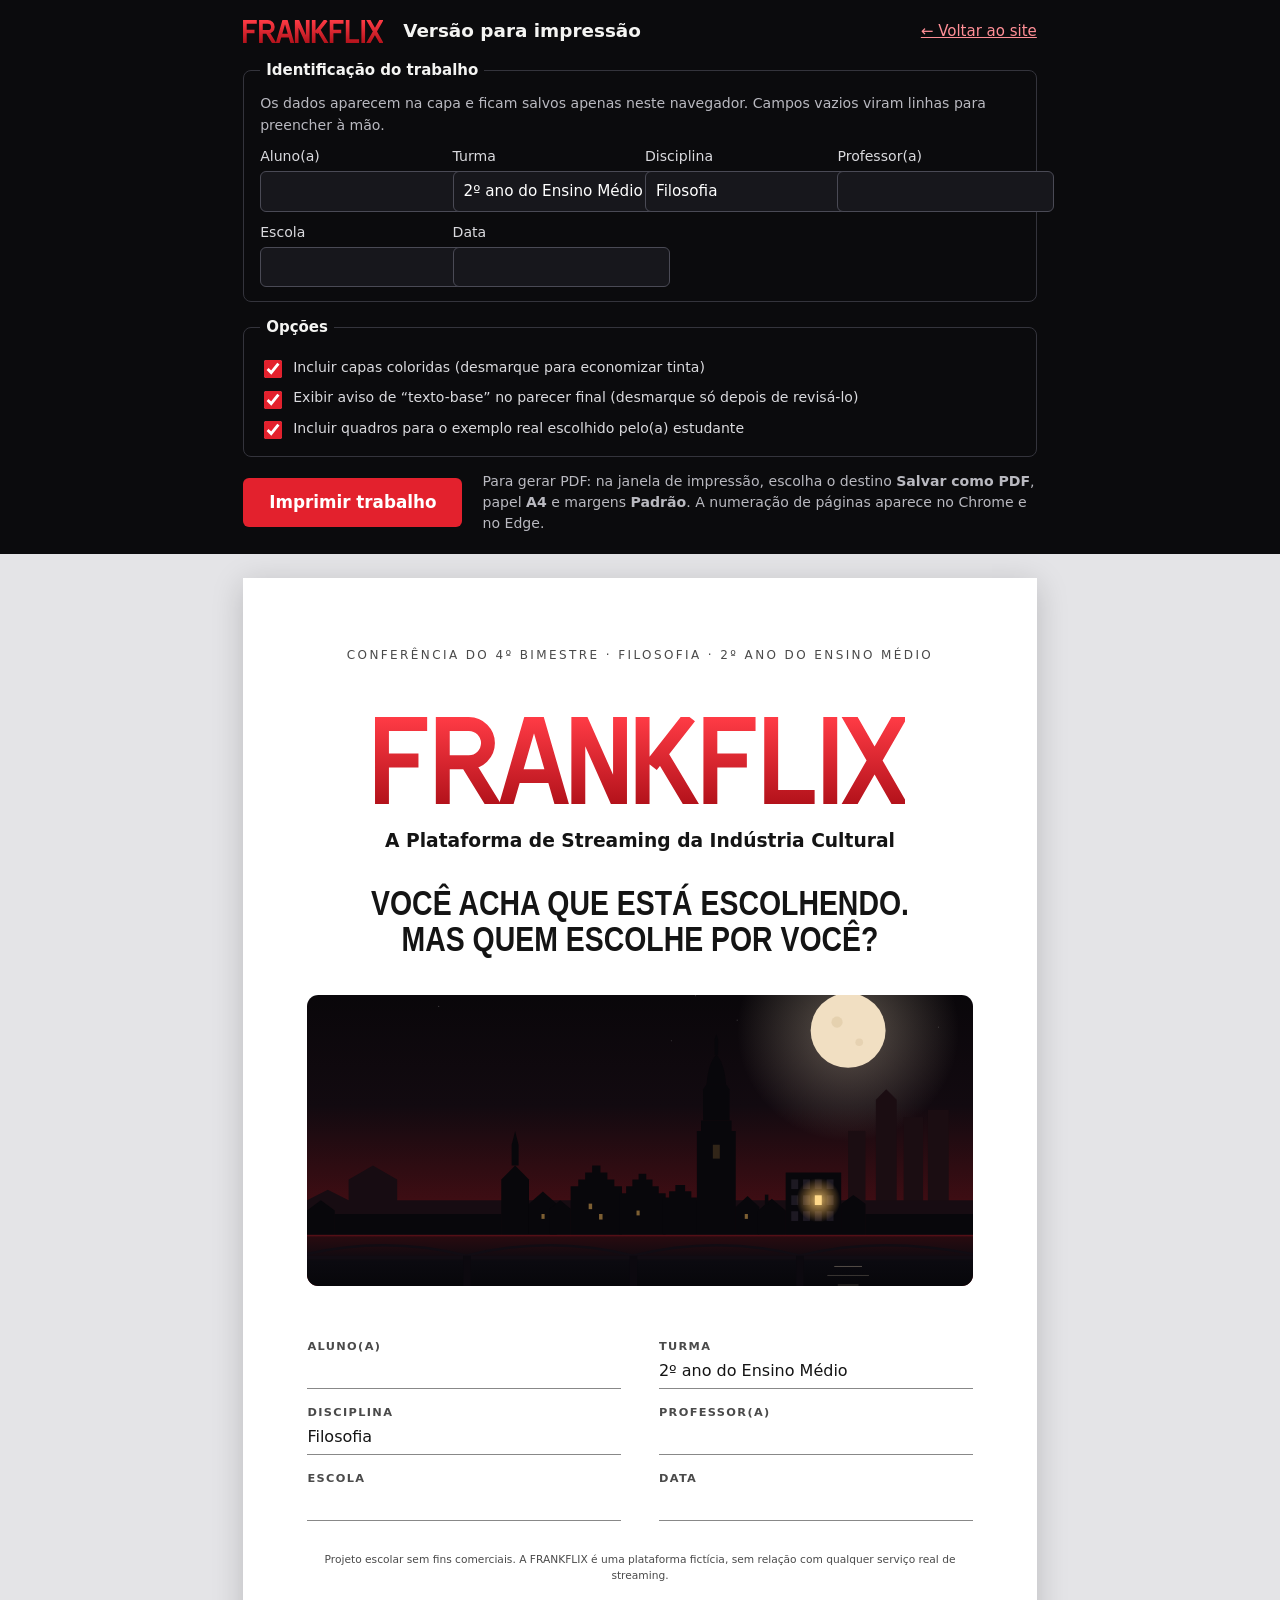
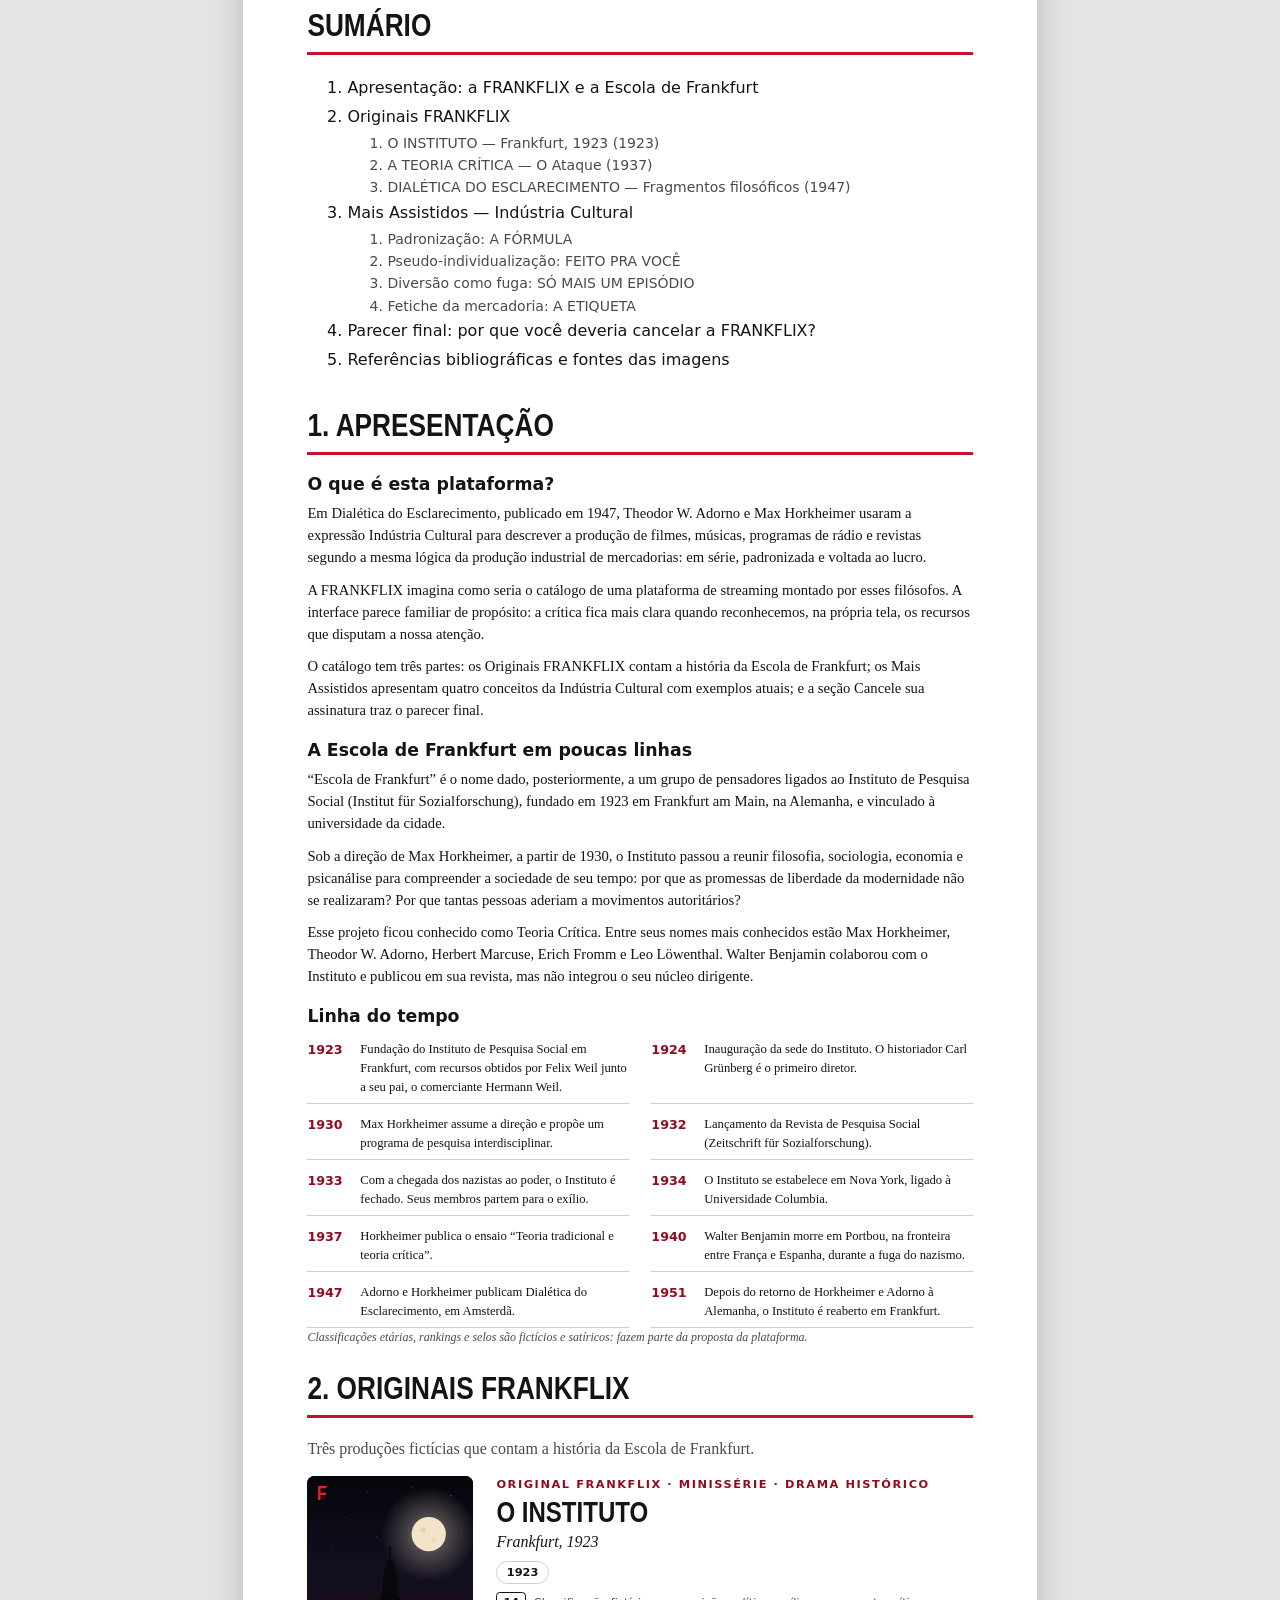
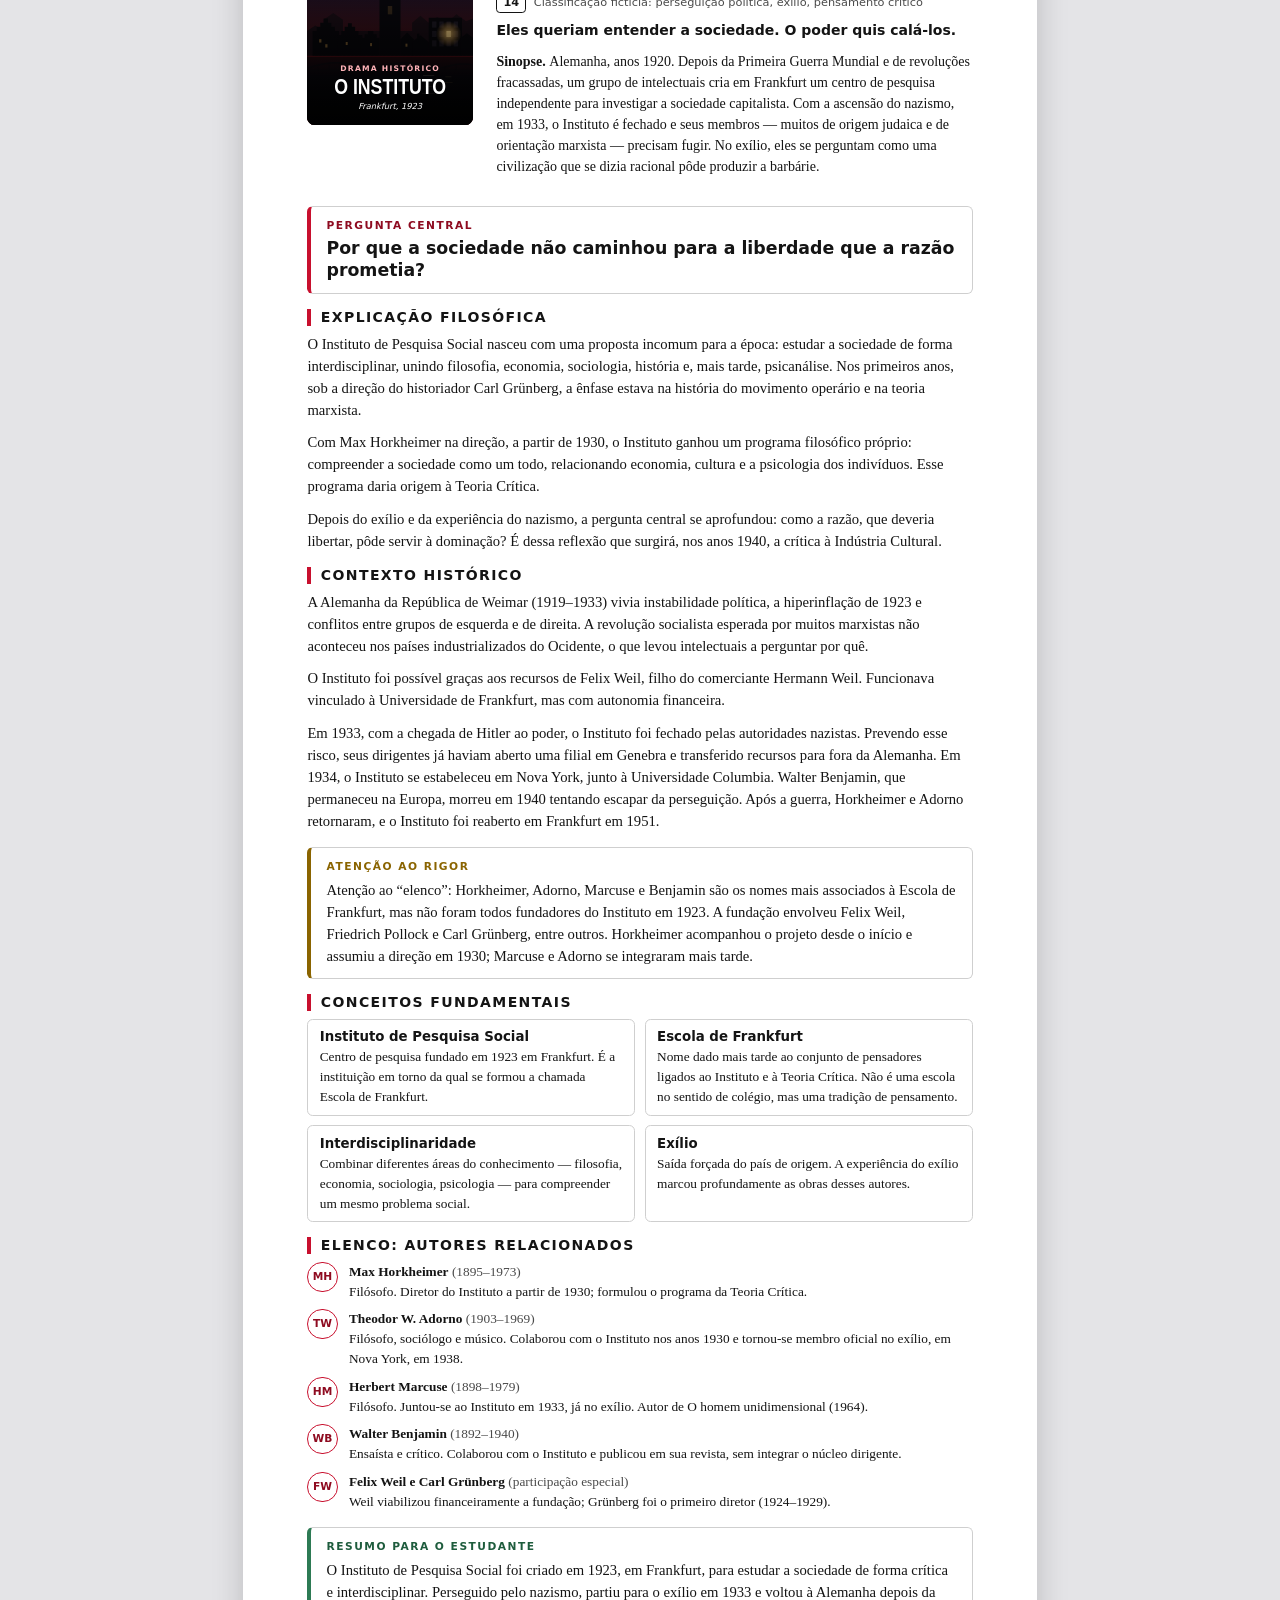
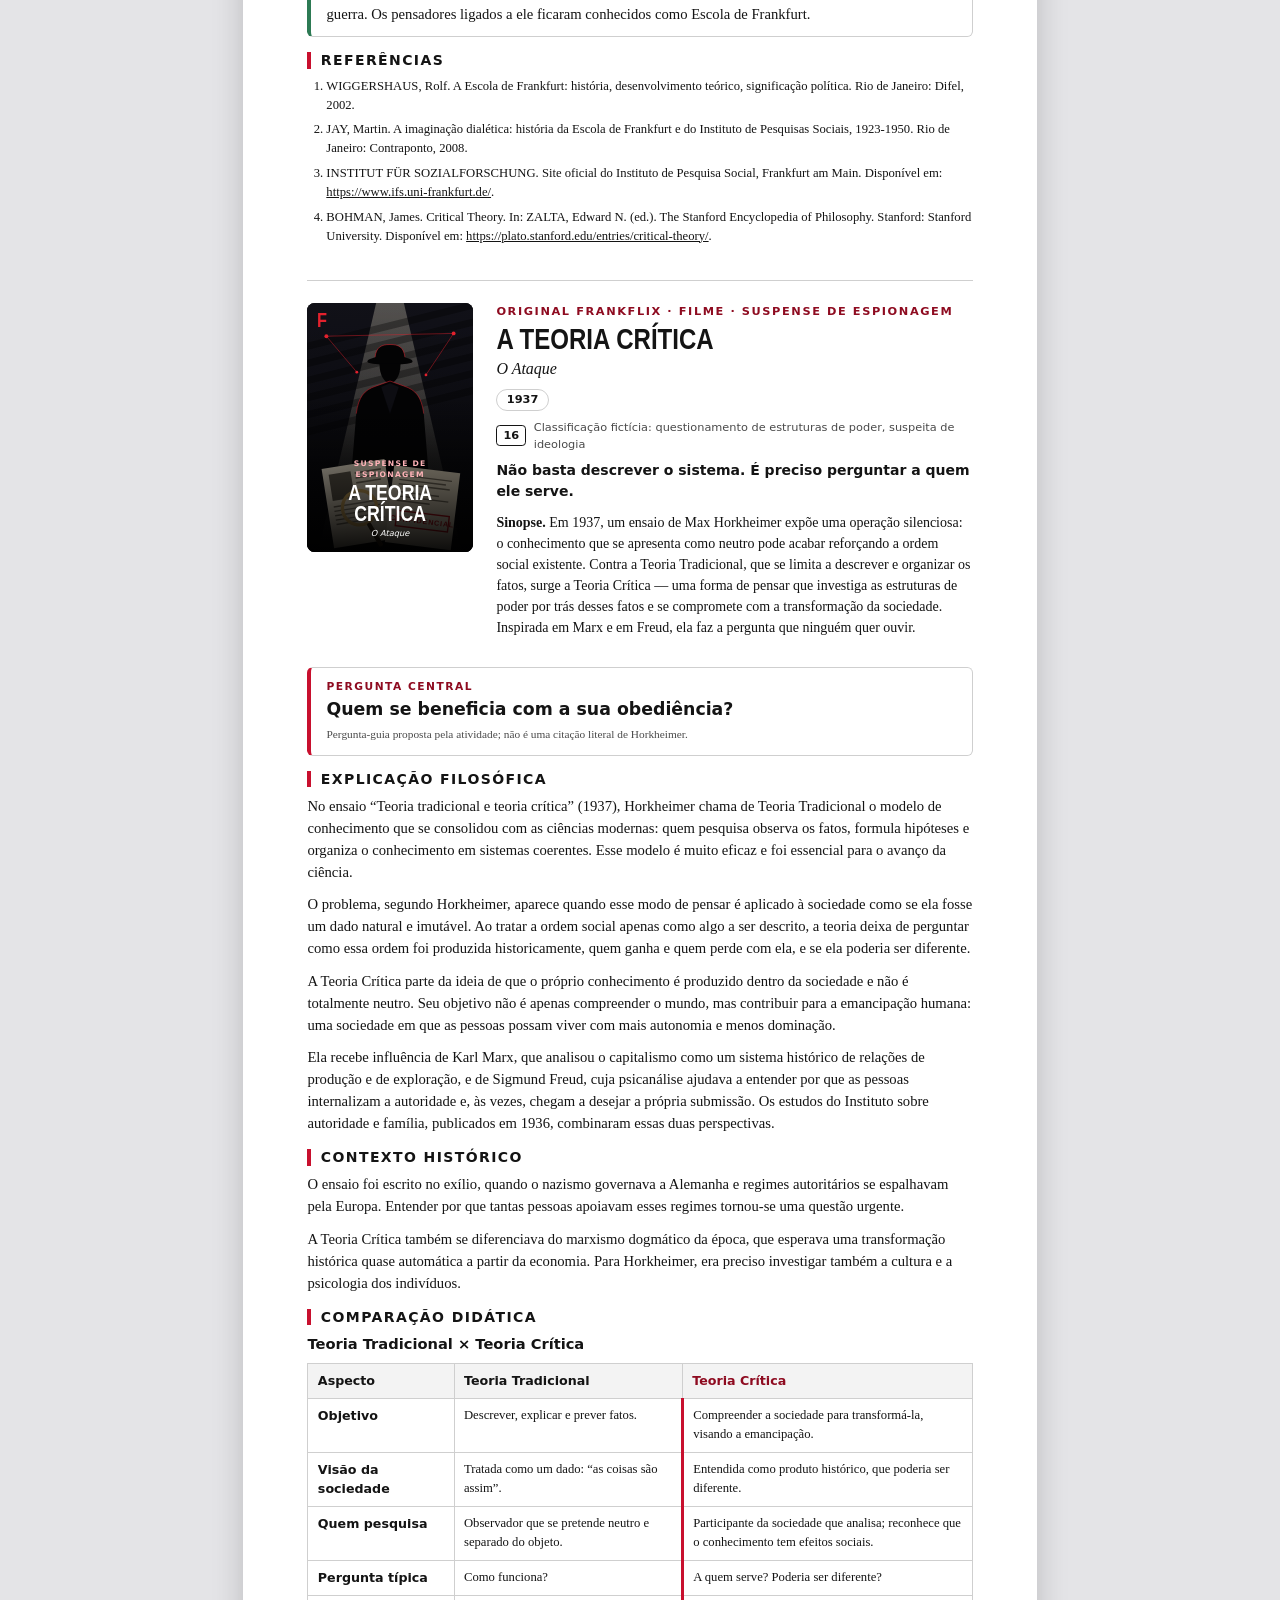
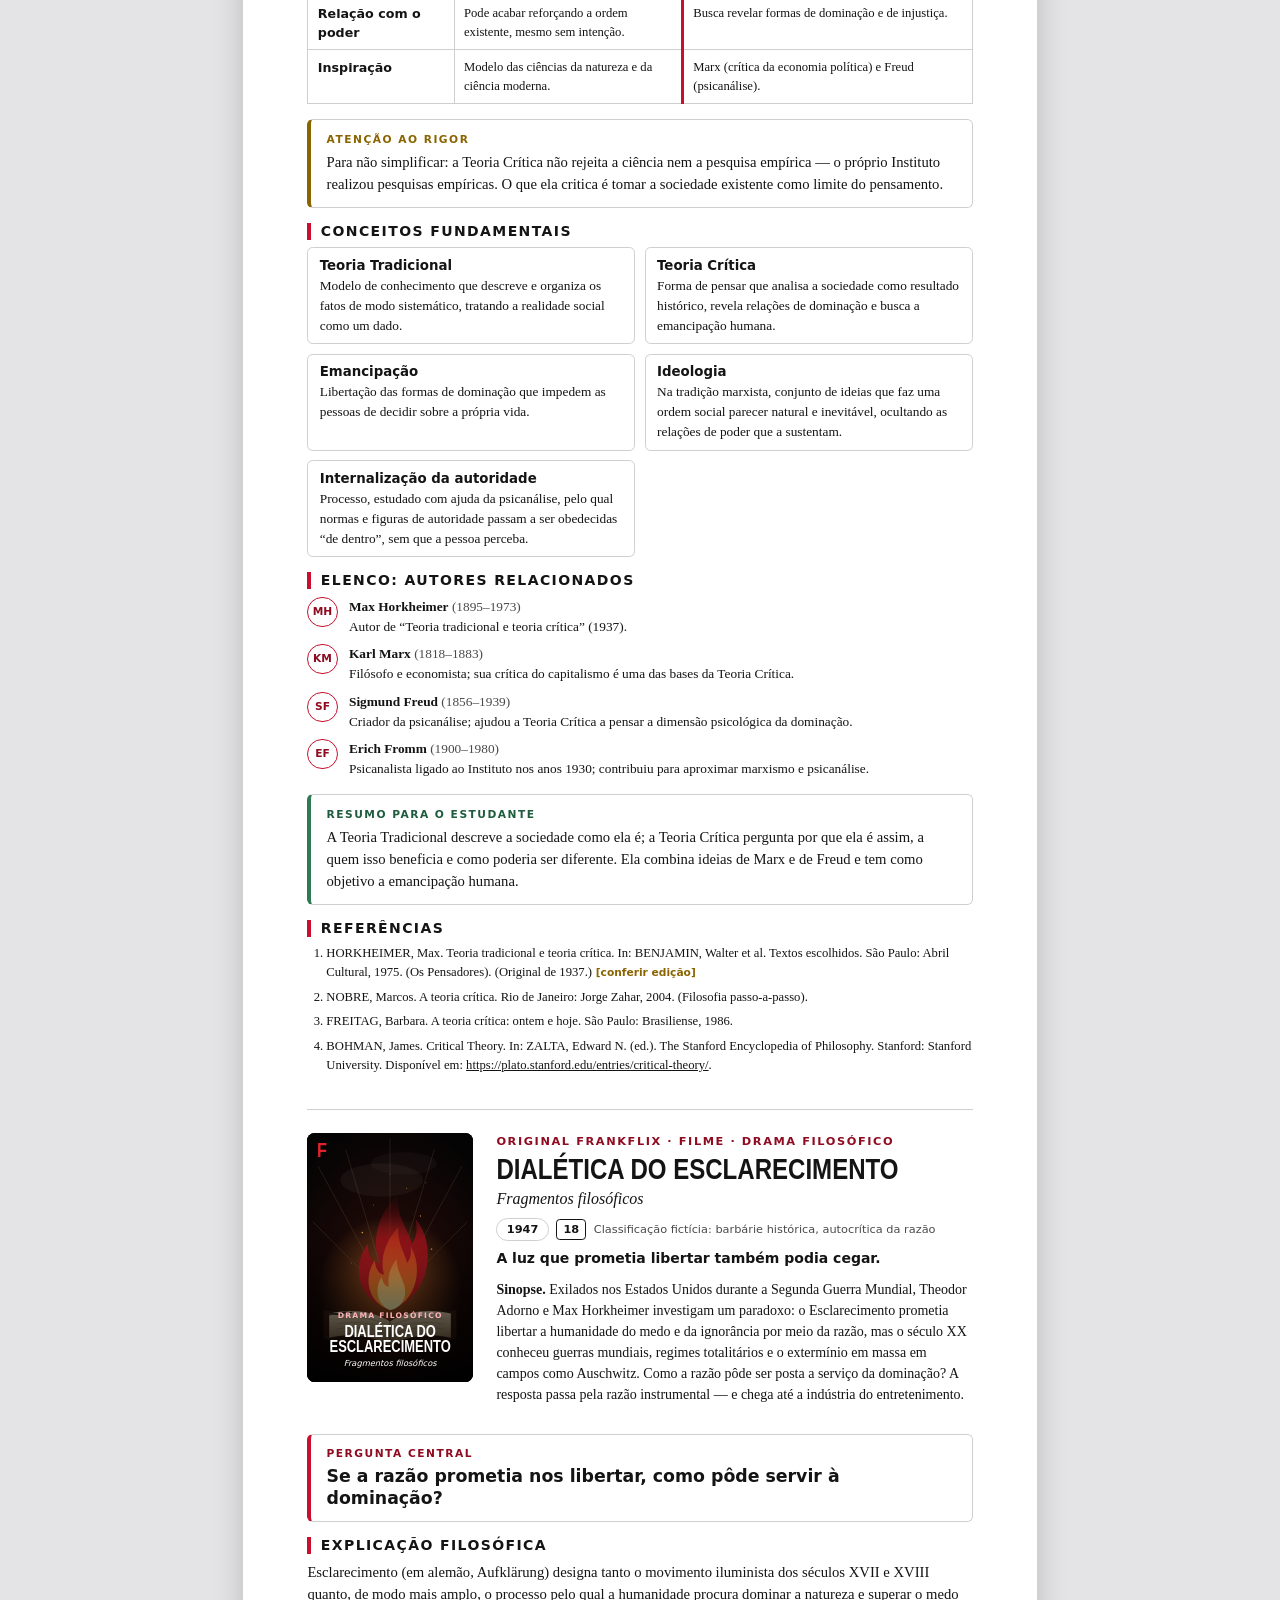
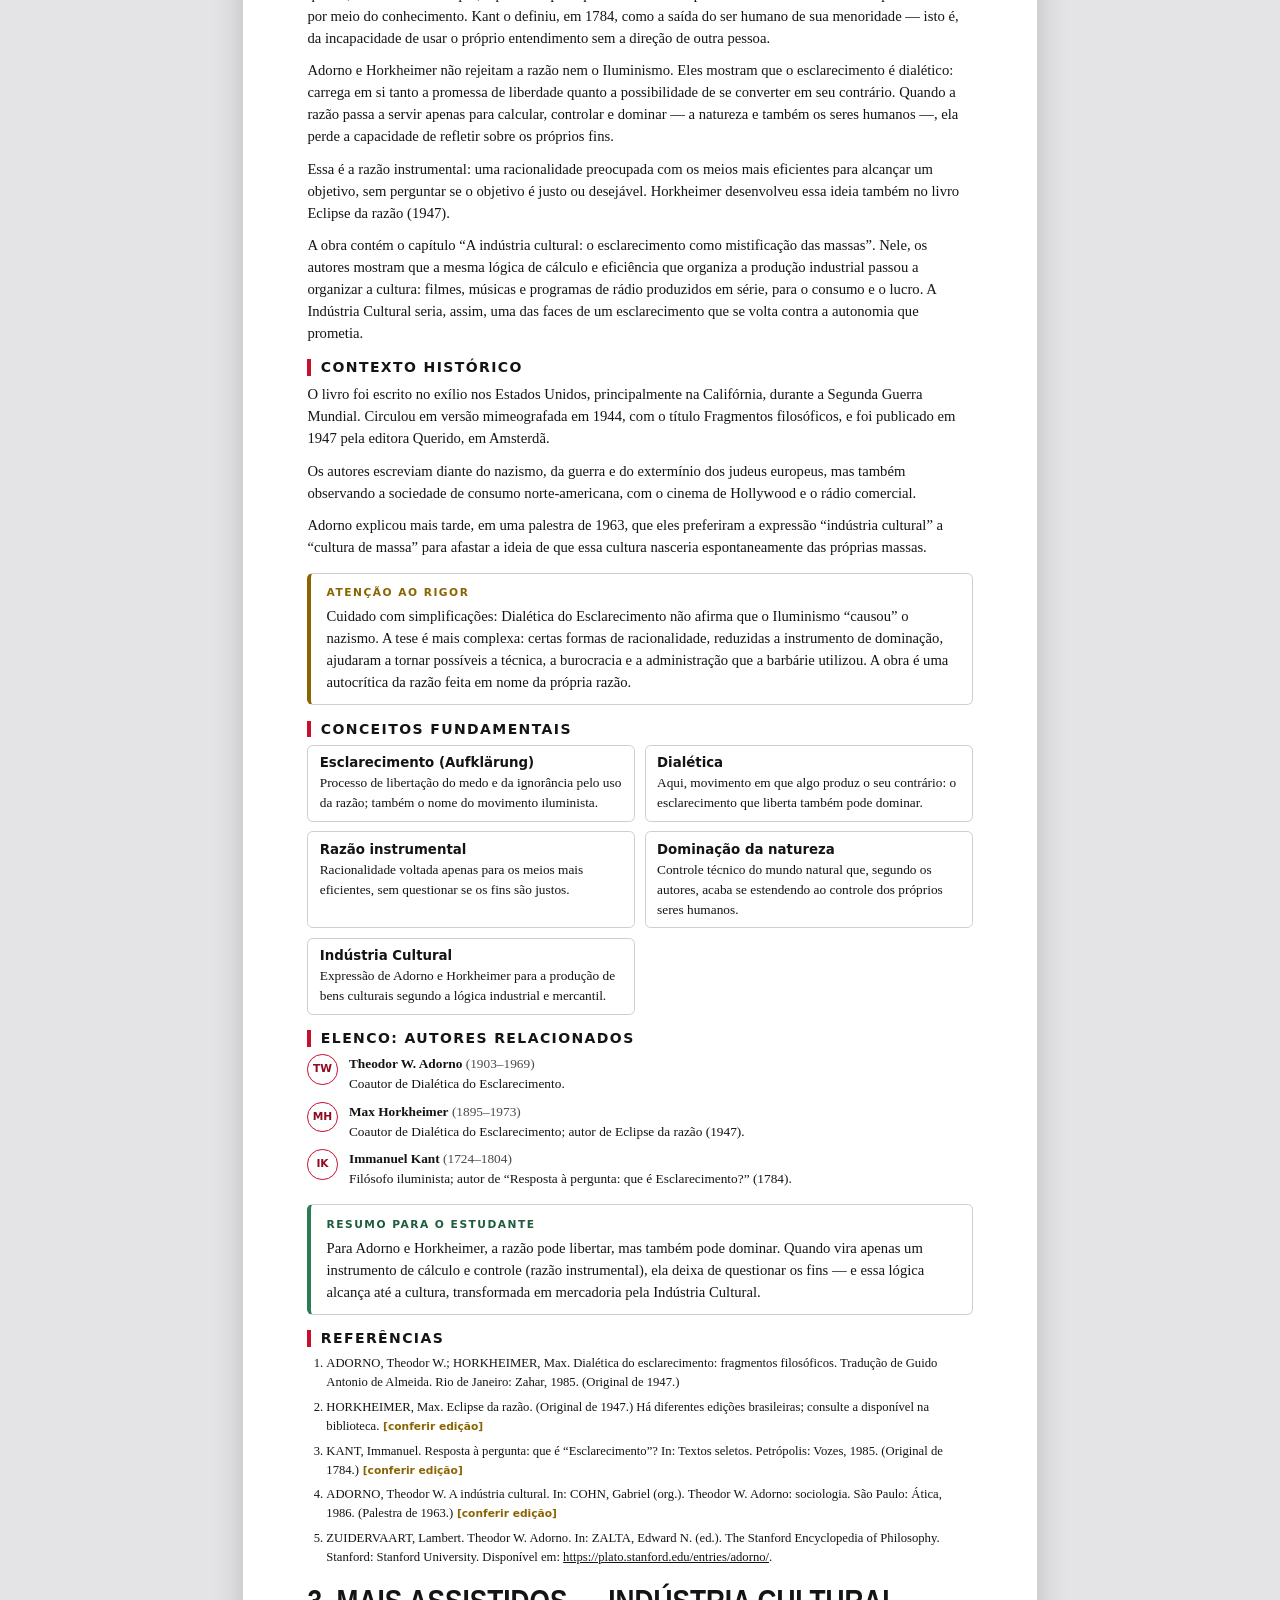
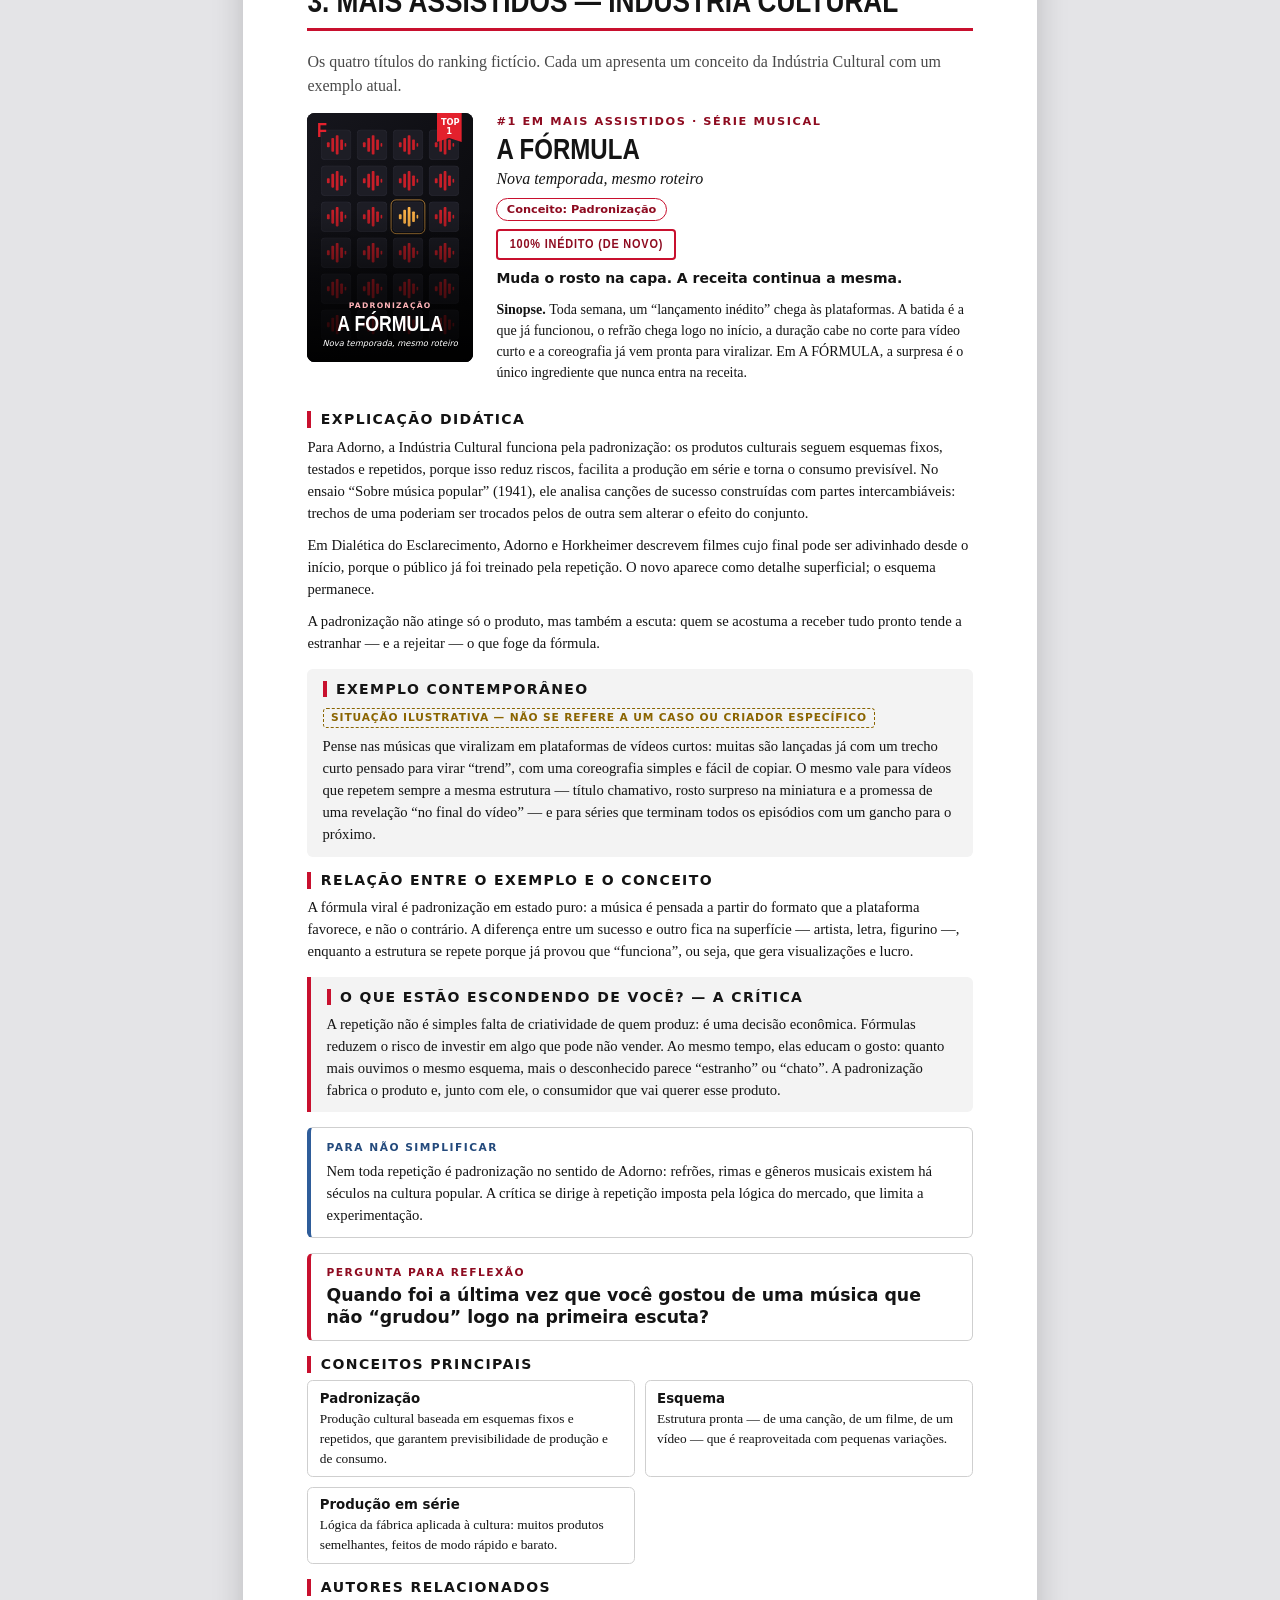
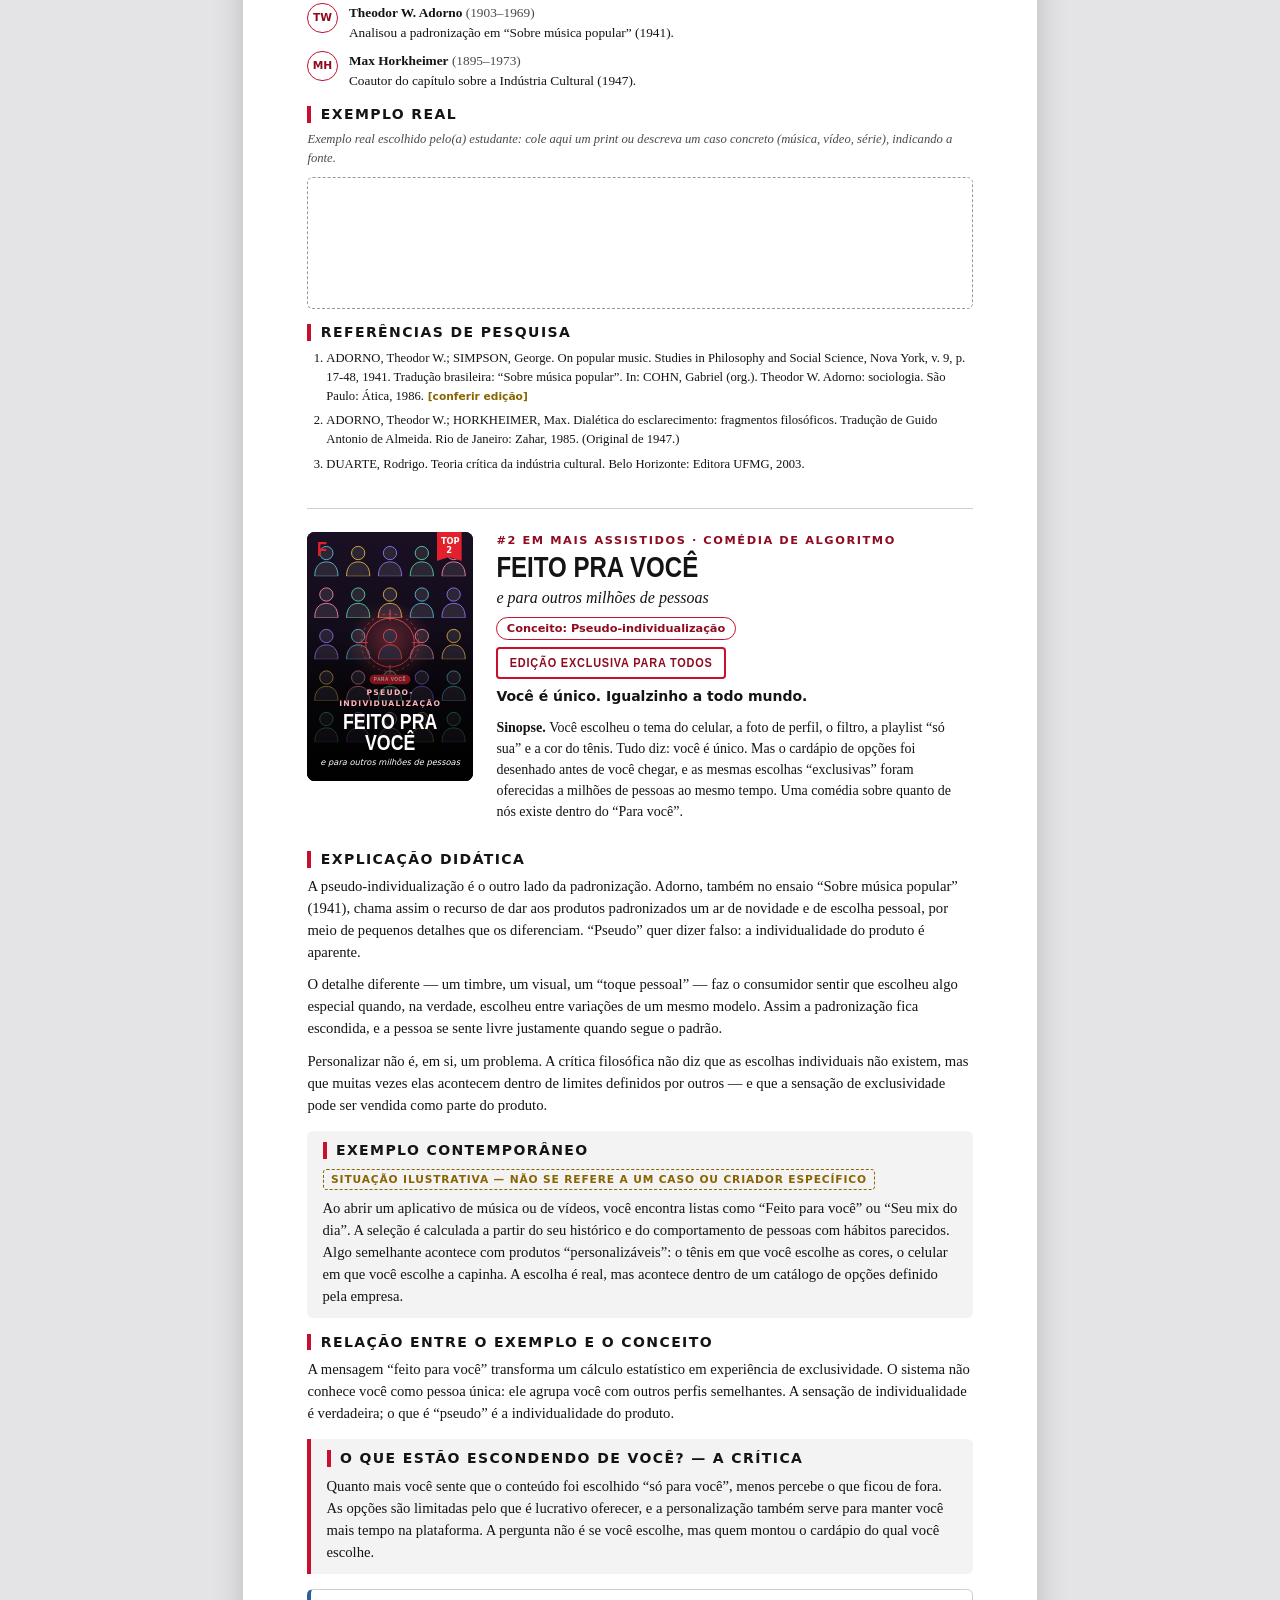
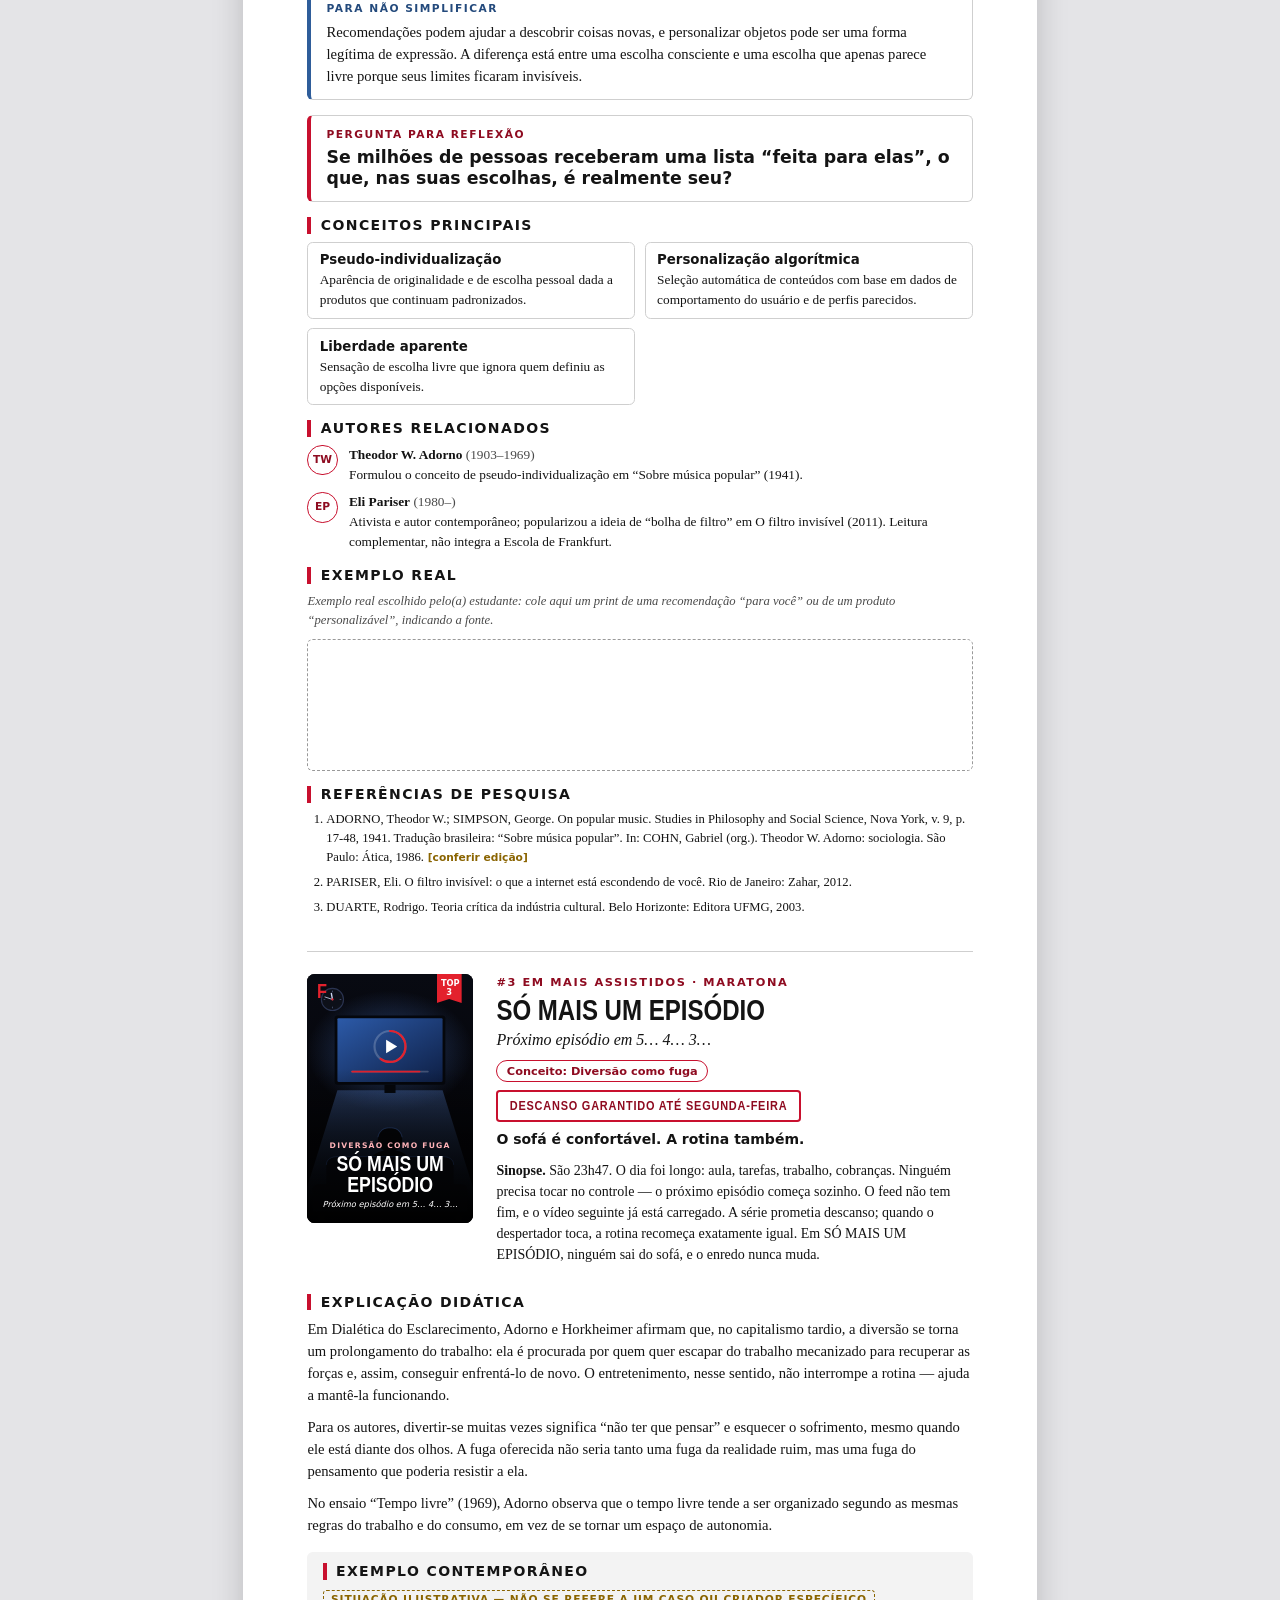
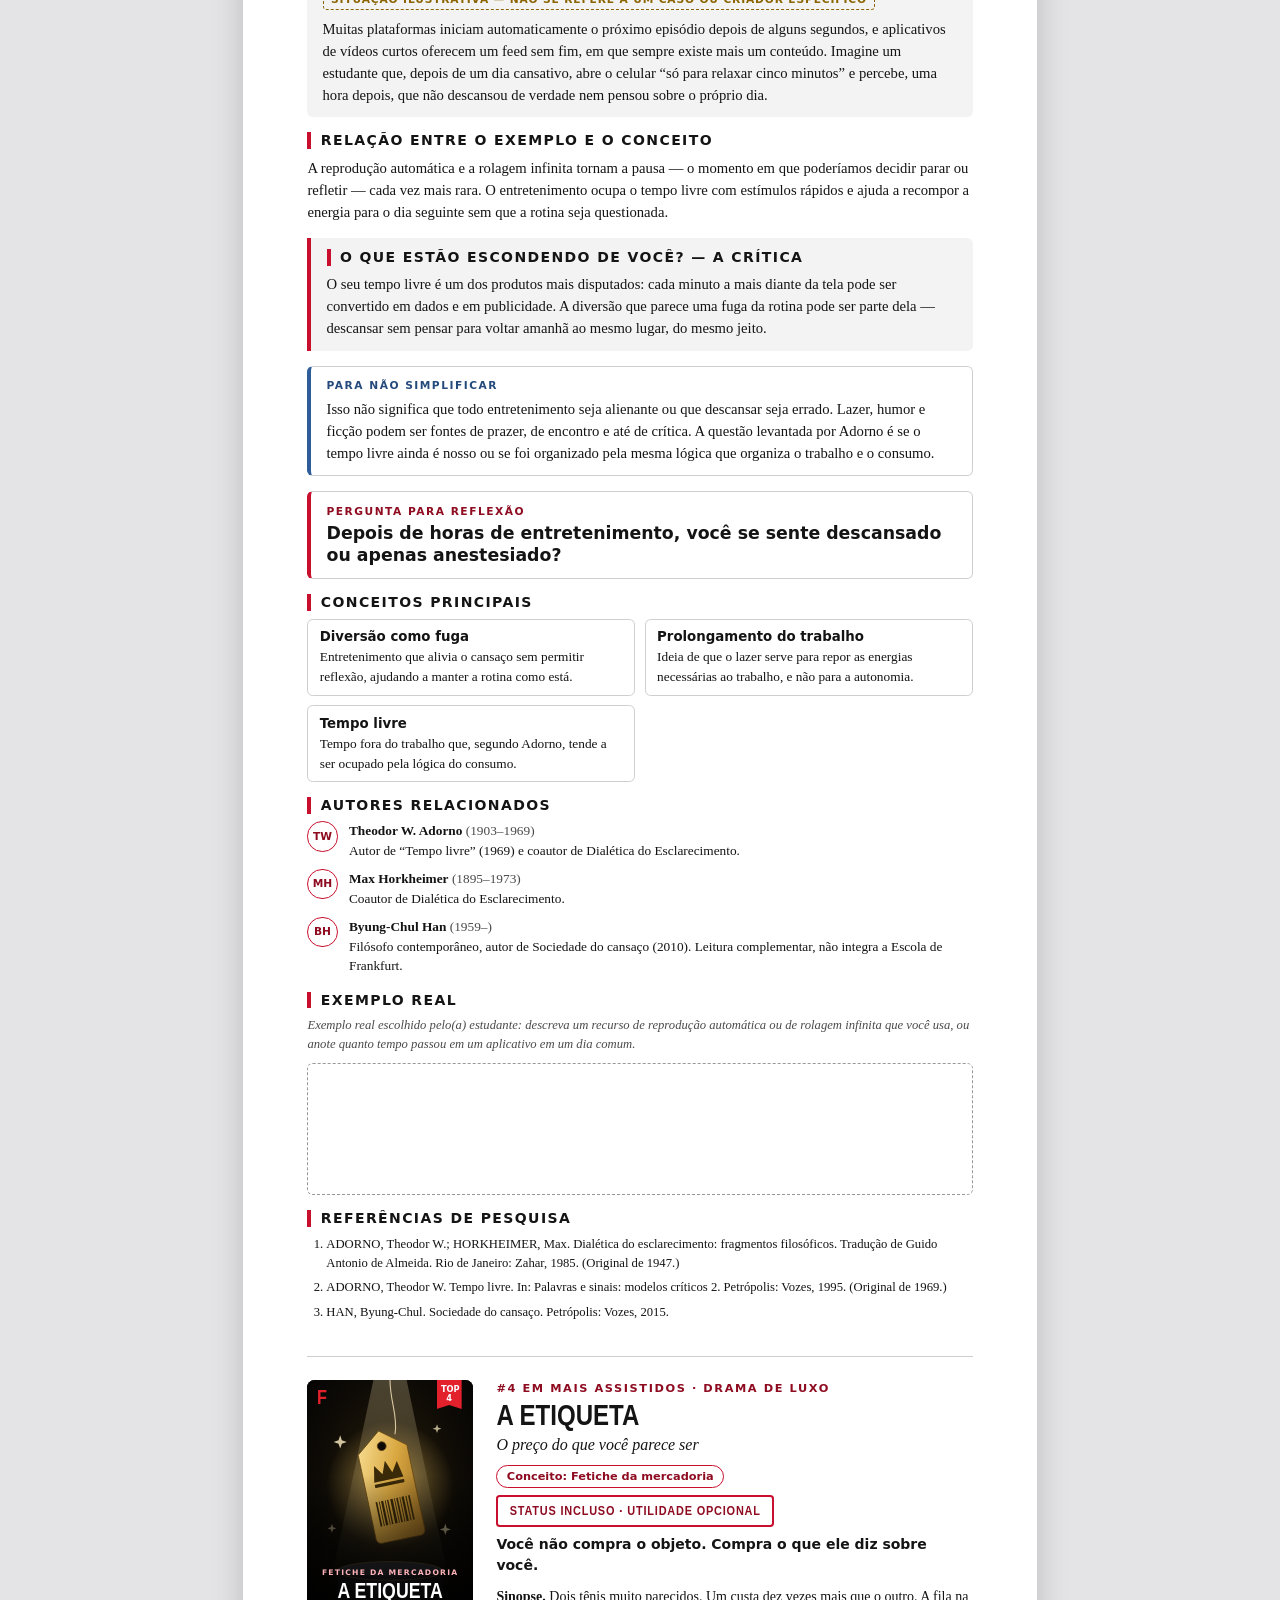
==== print.html @ fb7651ad "Implementa a plataforma FRANKFLIX Site estático (HTML, CSS, JS ES6+ e JSON) para a conferência de Fi" ====
<!doctype html>
<html lang="pt-BR">
<head>
  <meta charset="utf-8">
  <meta name="viewport" content="width=device-width, initial-scale=1">
  <title>FRANKFLIX — Trabalho de Filosofia (versão para impressão)</title>
  <meta name="description" content="Versão para impressão em A4 do catálogo FRANKFLIX.">
  <link rel="icon" href="assets/favicon.svg" type="image/svg+xml">
  <link rel="stylesheet" href="css/print.css">
  <script type="module" src="js/print.js"></script>
</head>
<body class="print-page">
  <a class="skip-link" href="#documento">Pular para o documento</a>

  <header class="toolbar" aria-labelledby="toolbar-title">
    <div class="toolbar__inner">
      <div class="toolbar__head">
        <img src="assets/logo.svg" alt="FRANKFLIX" width="140" height="23">
        <h1 id="toolbar-title">Versão para impressão</h1>
        <a class="toolbar__link" href="index.html">← Voltar ao site</a>
      </div>

      <form class="toolbar__form" data-student-form aria-describedby="form-help">
        <fieldset>
          <legend>Identificação do trabalho</legend>
          <p id="form-help" class="toolbar__help">Os dados aparecem na capa e ficam salvos apenas neste navegador. Campos vazios viram linhas para preencher à mão.</p>
          <div class="toolbar__fields">
            <label>Aluno(a)<input name="name" autocomplete="name"></label>
            <label>Turma<input name="class"></label>
            <label>Disciplina<input name="discipline"></label>
            <label>Professor(a)<input name="teacher"></label>
            <label>Escola<input name="school" autocomplete="organization"></label>
            <label>Data<input name="date"></label>
          </div>
        </fieldset>
        <fieldset>
          <legend>Opções</legend>
          <label class="check"><input type="checkbox" name="covers" checked> Incluir capas coloridas (desmarque para economizar tinta)</label>
          <label class="check"><input type="checkbox" name="notice" checked> Exibir aviso de “texto-base” no parecer final (desmarque só depois de revisá-lo)</label>
          <label class="check"><input type="checkbox" name="examples" checked> Incluir quadros para o exemplo real escolhido pelo(a) estudante</label>
        </fieldset>
        <div class="toolbar__actions">
          <button type="button" class="btn-print" data-print>Imprimir trabalho</button>
          <p class="toolbar__help">Para gerar PDF: na janela de impressão, escolha o destino <strong>Salvar como PDF</strong>, papel <strong>A4</strong> e margens <strong>Padrão</strong>. A numeração de páginas aparece no Chrome e no Edge.</p>
        </div>
      </form>
    </div>
  </header>

  <main id="documento" class="doc" tabindex="-1">
    <p class="doc__status" data-status role="status">Carregando o conteúdo do catálogo…</p>
  </main>

  <script>
    if (location.protocol === 'file:') {
      document.addEventListener('DOMContentLoaded', function () {
        var box = document.querySelector('[data-status]');
        if (box) box.innerHTML = '<strong>Abra esta página por um servidor HTTP.</strong> O conteúdo é lido de data/catalog.json, o que o navegador bloqueia em arquivos abertos via file://. Execute <code>python3 -m http.server 8000</code> na pasta do projeto e acesse <code>http://localhost:8000/print.html</code>.';
      });
    }
  </script>
</body>
</html>
---- css/print.css ----
/* ==========================================================================
   FRANKFLIX — versão para impressão (print.html)
   Tela: barra de ferramentas + pré-visualização em folha A4.
   Impressão: A4, fundo branco, numeração de páginas (Chrome/Edge).
   ========================================================================== */

:root {
  --ink: #141414;
  --muted: #4a4a4a;
  --line: #cfcfcf;
  --soft: #f3f3f3;
  --red: #c8102e;
  --red-dark: #8e0b20;
  --gold: #8a6400;
  --font-sans: "Inter", "Segoe UI", system-ui, -apple-system, Roboto, "Helvetica Neue", Arial, sans-serif;
  --font-serif: Georgia, "Times New Roman", "Liberation Serif", serif;
  --font-display: "Bebas Neue", "Oswald", "Arial Narrow", "Roboto Condensed", "Liberation Sans Narrow", "Helvetica Neue", Impact, sans-serif;
  color-scheme: light;
}

@page {
  size: A4;
  margin: 18mm 17mm 20mm;
  @top-right { content: "FRANKFLIX · Filosofia"; font-family: Arial, sans-serif; font-size: 8pt; color: #777; }
  @bottom-center { content: "Página " counter(page) " de " counter(pages); font-family: Arial, sans-serif; font-size: 8.5pt; color: #555; }
}
@page :first {
  @top-right { content: none; }
  @bottom-center { content: none; }
}

*, *::before, *::after { box-sizing: border-box; }
[hidden] { display: none !important; }

body {
  margin: 0;
  color: var(--ink);
  background: #e4e4e7;
  font-family: var(--font-serif);
  font-size: 11pt;
  line-height: 1.5;
}
img { max-width: 100%; height: auto; display: block; }
a { color: var(--red-dark); }
code { font-family: ui-monospace, Menlo, Consolas, monospace; font-size: 0.88em; }
h1, h2, h3, h4, h5 { font-family: var(--font-sans); line-height: 1.2; margin: 0 0 0.45em; break-after: avoid; }
p { margin: 0 0 0.7em; orphans: 3; widows: 3; }
:focus-visible { outline: 3px solid var(--red); outline-offset: 2px; }

.skip-link { position: absolute; left: 12px; top: -80px; background: #000; color: #fff; padding: 8px 14px; z-index: 10; }
.skip-link:focus { top: 12px; }
.visually-hidden { position: absolute !important; width: 1px; height: 1px; overflow: hidden; clip: rect(0 0 0 0); white-space: nowrap; }

/* ---------- Barra de ferramentas (somente tela) ---------- */

.toolbar {
  background: #0b0b0d;
  color: #f4f4f2;
  font-family: var(--font-sans);
  font-size: 15px;
  padding: 20px clamp(16px, 4vw, 40px);
}
.toolbar__inner { max-width: 210mm; margin: 0 auto; display: grid; gap: 16px; }
.toolbar__head { display: flex; flex-wrap: wrap; align-items: center; gap: 12px 20px; }
.toolbar__head h1 { font-size: 1.15rem; margin: 0; }
.toolbar__link { color: #ff8f96; margin-left: auto; }
.toolbar__form { display: grid; gap: 14px; }
.toolbar fieldset { border: 1px solid #34343c; border-radius: 8px; padding: 12px 16px 14px; margin: 0; }
.toolbar legend { font-weight: 700; padding: 0 6px; }
.toolbar__help { color: #b9b9c0; font-size: 0.88rem; margin: 0 0 10px; }
.toolbar__fields { display: grid; grid-template-columns: repeat(auto-fit, minmax(180px, 1fr)); gap: 10px; }
.toolbar label { display: grid; gap: 4px; font-size: 0.88rem; color: #dadade; }
.toolbar input:not([type="checkbox"]) {
  font: inherit; font-size: 0.95rem;
  padding: 8px 10px; border-radius: 6px;
  border: 1px solid #4a4a55; background: #17171c; color: #fff;
}
.toolbar .check { display: flex; align-items: flex-start; gap: 8px; margin-top: 6px; }
.toolbar .check input { margin-top: 0.25em; width: 18px; height: 18px; accent-color: #e3212d; }
.toolbar__actions { display: flex; flex-wrap: wrap; align-items: center; gap: 12px 20px; }
.toolbar__actions .toolbar__help { margin: 0; flex: 1 1 320px; }
.btn-print {
  font: inherit; font-weight: 800; font-size: 1.05rem;
  padding: 12px 26px; border: 0; border-radius: 6px;
  background: #e3212d; color: #fff; cursor: pointer;
}
.btn-print:hover { background: #f03a45; }

/* ---------- Documento (pré-visualização A4 na tela) ---------- */

.doc {
  width: min(210mm, 100%);
  margin: 24px auto 48px;
  padding: 18mm 17mm;
  background: #fff;
  box-shadow: 0 6px 30px rgba(0, 0, 0, 0.18);
}
.doc:focus { outline: none; }
.doc__status { font-family: var(--font-sans); }
.doc__status.is-error { color: var(--red-dark); font-weight: 700; }

.doc-section { break-before: page; padding-top: 4mm; }
.doc-section > h2 {
  font-family: var(--font-display);
  font-weight: 800;
  font-stretch: condensed;
  text-transform: uppercase;
  font-size: 24pt;
  color: var(--ink);
  border-bottom: 3px solid var(--red);
  padding-bottom: 2mm;
  margin-bottom: 5mm;
}
.doc-section h3 { font-size: 13pt; margin-top: 5mm; }
.doc-lead { font-size: 12pt; color: var(--muted); }
.doc-note { font-size: 9pt; color: var(--muted); font-style: italic; }

/* Capa */
.doc-cover {
  min-height: 250mm;
  display: flex;
  flex-direction: column;
  align-items: center;
  text-align: center;
  font-family: var(--font-sans);
}
.doc-cover__event { text-transform: uppercase; letter-spacing: 0.2em; font-size: 9pt; color: var(--muted); margin-bottom: 14mm; }
.doc-cover__logo { width: 140mm; margin-bottom: 6mm; }
.doc-cover__tagline { font-size: 14pt; font-weight: 600; margin-bottom: 8mm; }
.doc-cover__slogan {
  font-family: var(--font-display);
  font-weight: 800;
  font-stretch: condensed;
  text-transform: uppercase;
  font-size: 26pt;
  line-height: 1.05;
  max-width: 150mm;
  margin-bottom: 10mm;
}
.doc-cover__art { width: 100%; margin-bottom: 10mm; border-radius: 3mm; overflow: hidden; print-color-adjust: exact; -webkit-print-color-adjust: exact; }
.doc-cover__art img { width: 100%; aspect-ratio: 16 / 7; object-fit: cover; object-position: 70% 70%; }
.doc-cover__fields {
  margin: auto 0 0;
  width: 100%;
  display: grid;
  grid-template-columns: 1fr 1fr;
  gap: 4mm 10mm;
  text-align: left;
}
.doc-cover__fields div { display: grid; gap: 1mm; }
.doc-cover__fields dt { font-size: 8.5pt; text-transform: uppercase; letter-spacing: 0.12em; color: var(--muted); font-weight: 700; }
.doc-cover__fields dd { margin: 0; min-height: 8mm; border-bottom: 1px solid #888; font-size: 12pt; padding-bottom: 1mm; }
.doc-cover__disclaimer { margin-top: 8mm; font-size: 8pt; color: var(--muted); }

/* Sumário */
.doc-toc ol { font-family: var(--font-sans); font-size: 12pt; line-height: 1.8; }
.doc-toc ol ol { font-size: 10.5pt; line-height: 1.6; color: var(--muted); }

/* ---------- Componentes compartilhados com o site ---------- */

.chip {
  display: inline-block; padding: 0.5mm 2.5mm; border-radius: 10mm;
  border: 1px solid var(--line); font-family: var(--font-sans); font-size: 8.5pt; font-weight: 700;
}
.chip--accent { border-color: var(--red); color: var(--red-dark); }
.rating { display: inline-flex; align-items: center; gap: 2mm; font-family: var(--font-sans); font-size: 8.5pt; color: var(--muted); }
.rating__age { display: inline-block; padding: 0.3mm 1.6mm; border: 1.5px solid var(--ink); border-radius: 1mm; font-weight: 800; color: var(--ink); }
.stamp {
  display: inline-block; margin: 0 0 2mm;
  padding: 1mm 3mm;
  border: 2px solid var(--red); border-radius: 1mm;
  color: var(--red-dark);
  font-family: var(--font-display); font-weight: 800; letter-spacing: 0.06em; font-size: 10pt;
  text-transform: uppercase;
}

.poster {
  position: relative;
  aspect-ratio: 2 / 3;
  width: 100%;
  overflow: hidden;
  border-radius: 2mm;
  container-type: inline-size;
  background: #111;
  print-color-adjust: exact;
  -webkit-print-color-adjust: exact;
}
.poster__img { position: absolute; inset: 0; width: 100%; height: 100%; object-fit: cover; }
.poster__shade { position: absolute; inset: 0; background: linear-gradient(0deg, rgba(0, 0, 0, 0.94) 0%, rgba(0, 0, 0, 0.5) 36%, rgba(0, 0, 0, 0) 62%); }
.poster__brand { position: absolute; top: 4cqi; left: 6cqi; font-family: var(--font-display); font-weight: 900; font-size: 12cqi; line-height: 1; color: #e3212d; }
.poster__ribbon {
  position: absolute; top: 0; right: 7cqi; width: 15cqi; padding: 3cqi 2.5cqi 4cqi;
  background: #e3212d; color: #fff; font-family: var(--font-sans); font-weight: 800; font-size: 5cqi; line-height: 1.05; text-align: center;
  clip-path: polygon(0 0, 100% 0, 100% 100%, 50% 86%, 0 100%);
}
.poster__text { position: absolute; inset: auto 0 0 0; display: grid; gap: 1.5cqi; padding: 7cqi 7cqi 8cqi; text-align: center; color: #fff; font-family: var(--font-sans); }
.poster__kicker { font-size: 4.6cqi; font-weight: 700; letter-spacing: 0.16em; text-transform: uppercase; color: #ffb3b8; }
.poster__title { font-family: var(--font-display); font-weight: 800; font-stretch: condensed; font-size: 13cqi; line-height: 0.95; text-transform: uppercase; }
.poster--long .poster__title { font-size: 9.5cqi; }
.poster__subtitle { font-size: 5cqi; font-style: italic; }

/* Produção */
.detail { margin-top: 9mm; padding-top: 6mm; border-top: 1.5px solid var(--line); }
.doc-section > .doc-lead + .detail { margin-top: 4mm; padding-top: 0; border-top: 0; }
.detail__hero {
  display: grid;
  grid-template-columns: 44mm minmax(0, 1fr);
  gap: 6mm;
  align-items: start;
  margin-bottom: 5mm;
  break-inside: avoid;
}
.no-covers .detail__hero { grid-template-columns: 1fr; }
.no-covers .detail__poster, .no-covers .doc-cover__art { display: none; }
.detail__kicker { font-family: var(--font-sans); font-size: 8.5pt; font-weight: 700; letter-spacing: 0.14em; text-transform: uppercase; color: var(--red-dark); margin-bottom: 1mm; }
.detail__title,
.doc-section .detail__title {
  margin-top: 0;
  font-family: var(--font-display);
  font-weight: 800;
  font-stretch: condensed;
  text-transform: uppercase;
  font-size: 22pt;
  line-height: 1;
  margin-bottom: 1mm;
}
.detail__subtitle { font-style: italic; font-size: 12pt; margin-bottom: 2mm; }
.detail__meta { display: flex; flex-wrap: wrap; gap: 2mm; align-items: center; margin-bottom: 2mm; }
.detail__tagline { font-family: var(--font-sans); font-weight: 700; font-size: 10.5pt; }
.detail__synopsis { font-size: 10.5pt; }
.detail__body { display: grid; gap: 4mm; }
.detail__heading {
  font-size: 10.5pt;
  text-transform: uppercase;
  letter-spacing: 0.1em;
  border-left: 1.2mm solid var(--red);
  padding-left: 2.5mm;
  margin-bottom: 2mm;
}
.detail__section p:last-child { margin-bottom: 0; }
.detail__example, .detail__critique { background: var(--soft); padding: 3mm 4mm; border-radius: 1.5mm; break-inside: avoid; print-color-adjust: exact; -webkit-print-color-adjust: exact; }
.detail__critique { border-left: 1.2mm solid var(--red); border-radius: 0 1.5mm 1.5mm 0; }
.tag-illustrative {
  display: inline-block; font-family: var(--font-sans); font-size: 8pt !important; font-weight: 700;
  text-transform: uppercase; letter-spacing: 0.08em; color: var(--gold); border: 1px dashed var(--gold); padding: 0.3mm 2mm; border-radius: 1mm;
}

.question-box, .summary-box, .callout, .notice {
  border: 1px solid var(--line); border-radius: 1.5mm; padding: 3mm 4mm; break-inside: avoid;
}
.question-box { border-left: 1.2mm solid var(--red); }
.question-box__label, .summary-box__label, .callout__title {
  font-family: var(--font-sans); font-size: 8pt; font-weight: 800; letter-spacing: 0.14em; text-transform: uppercase; color: var(--red-dark); margin-bottom: 1mm;
}
.question-box__text { font-family: var(--font-sans); font-weight: 800; font-size: 13pt; line-height: 1.25; margin: 0; }
.question-box__note { font-size: 8.5pt; color: var(--muted); margin: 1.5mm 0 0; }
.summary-box { border-left: 1.2mm solid #2d7a54; }
.summary-box__label { color: #1e5c3d; }
.summary-box p:last-child, .callout p:last-child, .notice p { margin-bottom: 0; }
.callout--caution { border-left: 1.2mm solid var(--gold); }
.callout--caution .callout__title { color: var(--gold); }
.callout--nuance { border-left: 1.2mm solid #2f5d9a; }
.callout--nuance .callout__title { color: #244a7c; }
.notice { border: 2px dashed var(--gold); font-family: var(--font-sans); font-weight: 600; font-size: 10pt; margin-bottom: 4mm; }
.no-notice [data-notice] { display: none; }

.concepts { display: grid; grid-template-columns: 1fr 1fr; gap: 2.5mm; margin: 0; }
.concepts__item { border: 1px solid var(--line); border-radius: 1.5mm; padding: 2mm 3mm; break-inside: avoid; }
.concepts dt { font-family: var(--font-sans); font-weight: 800; font-size: 10pt; }
.concepts dd { margin: 0; font-size: 10pt; }

.cast { list-style: none; margin: 0; padding: 0; display: grid; gap: 2mm; }
.cast__item { display: flex; gap: 3mm; align-items: flex-start; break-inside: avoid; font-size: 10pt; }
.cast__avatar {
  flex: none; display: grid; place-items: center; width: 8mm; height: 8mm; border-radius: 50%;
  border: 1.5px solid var(--red); color: var(--red-dark); font-family: var(--font-sans); font-weight: 800; font-size: 8pt;
}
.cast__years { color: var(--muted); }

.compare { width: 100%; border-collapse: collapse; font-size: 9.5pt; break-inside: avoid; }
.compare caption { text-align: left; font-family: var(--font-sans); font-weight: 800; font-size: 11pt; margin-bottom: 2mm; }
.compare th, .compare td { border: 1px solid var(--line); padding: 2mm 2.5mm; text-align: left; vertical-align: top; }
.compare thead th { font-family: var(--font-sans); background: var(--soft); print-color-adjust: exact; -webkit-print-color-adjust: exact; }
.compare thead .compare__right { color: var(--red-dark); }
.compare tbody th { font-family: var(--font-sans); width: 22%; }
.compare td.compare__right { border-left: 1mm solid var(--red); }

.refs { margin: 0; padding-left: 5mm; display: grid; gap: 1.5mm; font-size: 9.5pt; }
.refs a { overflow-wrap: anywhere; color: inherit; }
.refs__verify { color: var(--gold); font-family: var(--font-sans); font-size: 8pt; font-weight: 700; }
.refs--biblio { list-style: none; padding-left: 0; gap: 2.5mm; font-size: 10.5pt; }

.timeline { list-style: none; margin: 0; padding: 0; display: grid; grid-template-columns: 1fr 1fr; gap: 1.5mm 6mm; }
.timeline__item { display: grid; grid-template-columns: 11mm 1fr; gap: 3mm; padding: 1.5mm 0; border-bottom: 1px solid var(--line); font-size: 9.5pt; break-inside: avoid; }
.timeline__year { font-family: var(--font-sans); font-weight: 800; color: var(--red-dark); }

.student-example { break-inside: avoid; }
.student-example__prompt { font-size: 9.5pt; color: var(--muted); font-style: italic; }
.student-example__space { height: 35mm; border: 1.5px dashed #999; border-radius: 1.5mm; }
.no-examples .student-example { display: none; }

/* Parecer */
.verdict__questions { list-style: none; margin: 4mm 0; padding: 0; display: grid; gap: 6mm; }
.verdict__q-head { display: flex; gap: 4mm; align-items: flex-start; margin-bottom: 2mm; break-after: avoid; }
.verdict__q-num { font-family: var(--font-display); font-weight: 900; font-size: 26pt; line-height: 0.9; color: var(--red); }
.verdict__q-title { font-size: 12.5pt; margin-bottom: 1mm; }
.verdict__q-short { margin: 0; font-family: var(--font-sans); font-weight: 700; color: var(--gold); font-size: 10pt; }
.verdict__blocks { display: grid; gap: 2.5mm; }
.verdict__block { break-inside: avoid; border-left: 1mm solid #888; padding-left: 3mm; }
.verdict__block p { margin-bottom: 0; }
.verdict__block-label { font-family: var(--font-sans); font-size: 8pt; font-weight: 800; letter-spacing: 0.14em; text-transform: uppercase; color: var(--muted); margin-bottom: 0.5mm !important; }
.verdict__block--contraponto { border-left-color: var(--gold); }
.verdict__block--sintese { border-left-color: var(--red); }
.verdict__block--na-pratica { border-left-color: #2d7a54; }
.verdict__conclusion { font-family: var(--font-sans); font-weight: 600; font-size: 11.5pt; border-left: 1.2mm solid var(--red); padding-left: 3mm; break-inside: avoid; }
.closing { text-align: center; border: 2px solid var(--ink); border-radius: 2mm; padding: 10mm 8mm; margin-top: 8mm; break-inside: avoid; }
.closing__message { font-family: var(--font-display); font-weight: 900; font-stretch: condensed; text-transform: uppercase; font-size: 22pt; line-height: 1.05; margin-bottom: 3mm; }
.closing__note { font-size: 8.5pt; color: var(--muted); margin: 0; }

.credits { font-size: 9.5pt; padding-left: 5mm; display: grid; gap: 1.5mm; }

/* ---------- Somente impressão ---------- */

@media print {
  body { background: #fff; font-size: 10.5pt; }
  .toolbar, .skip-link { display: none !important; }
  .doc { width: auto; margin: 0; padding: 0; box-shadow: none; }
  a { color: inherit; text-decoration: none; }
}

@media screen and (max-width: 640px) {
  .doc { padding: 16px; margin-top: 0; }
  .detail__hero { grid-template-columns: 1fr; }
  .detail__poster { max-width: 44mm; }
  .concepts, .doc-cover__fields { grid-template-columns: 1fr; }
  .doc-cover__logo { width: 100%; }
}
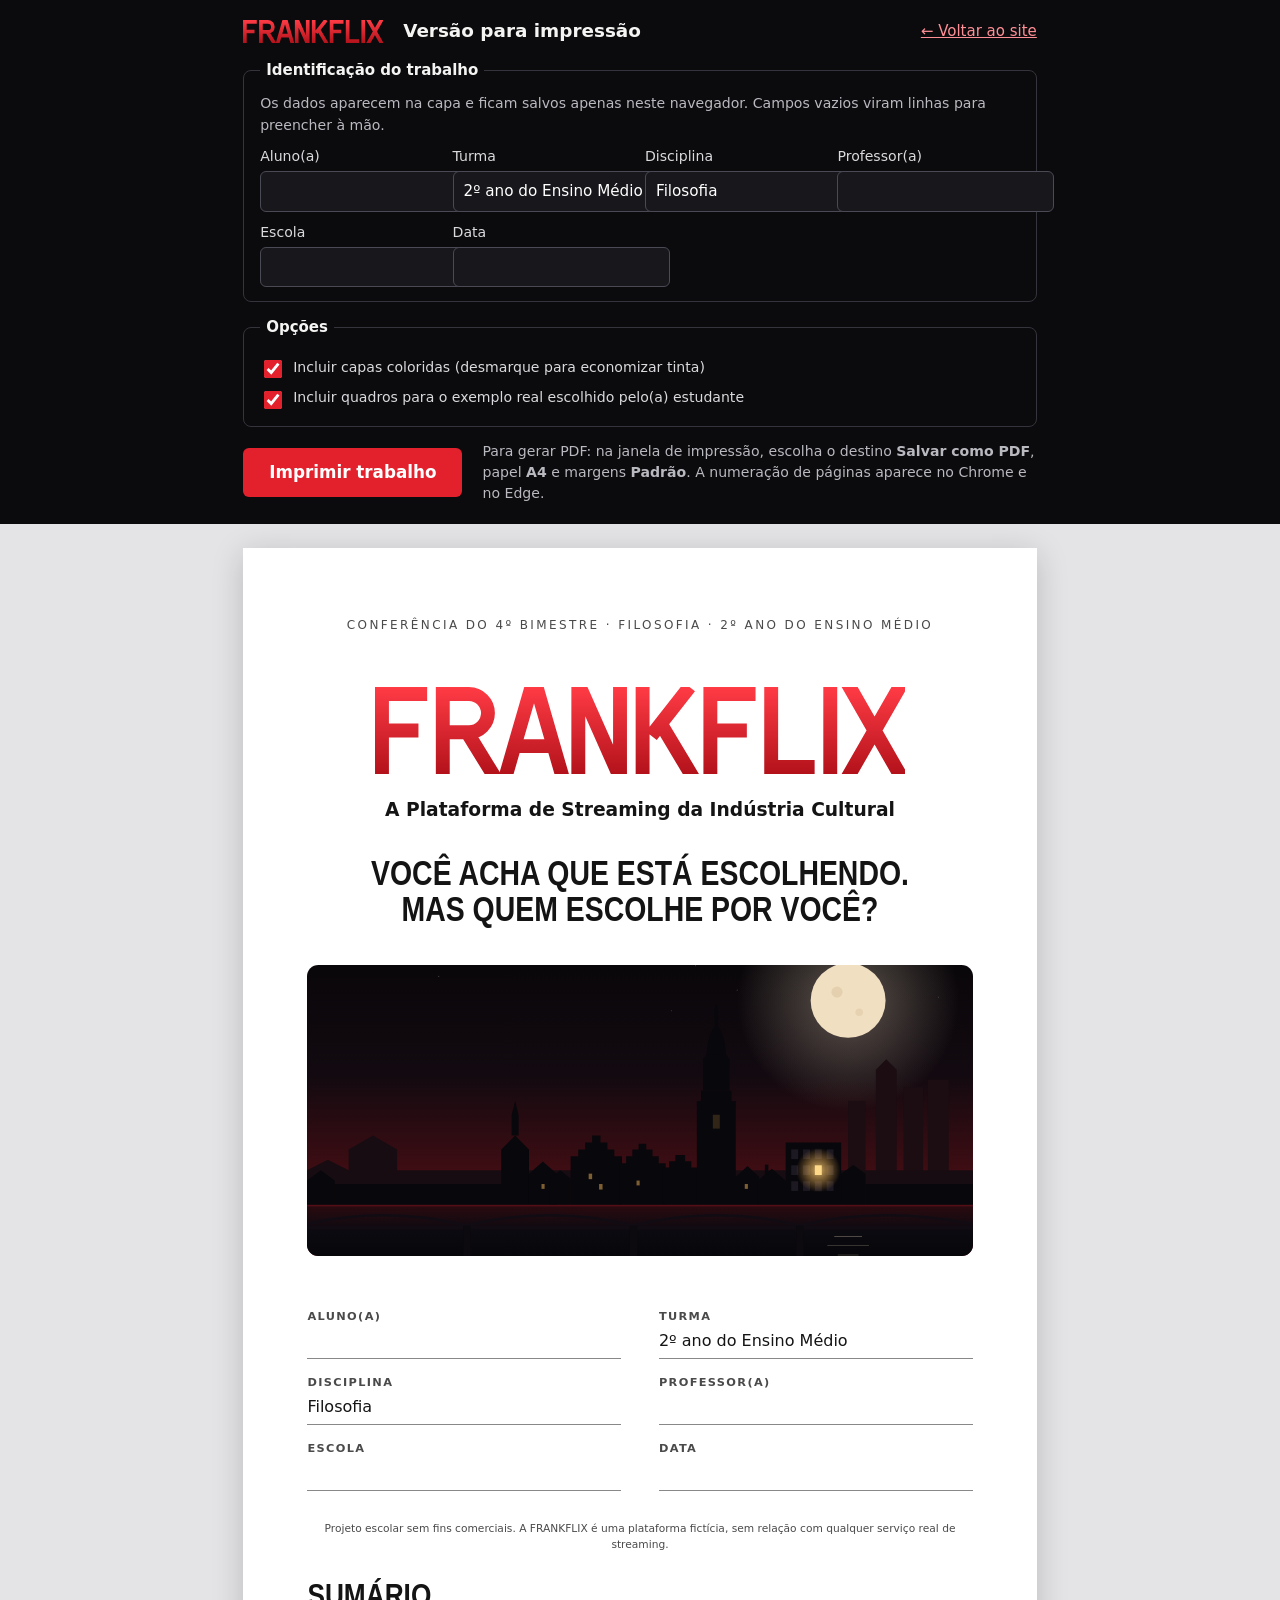
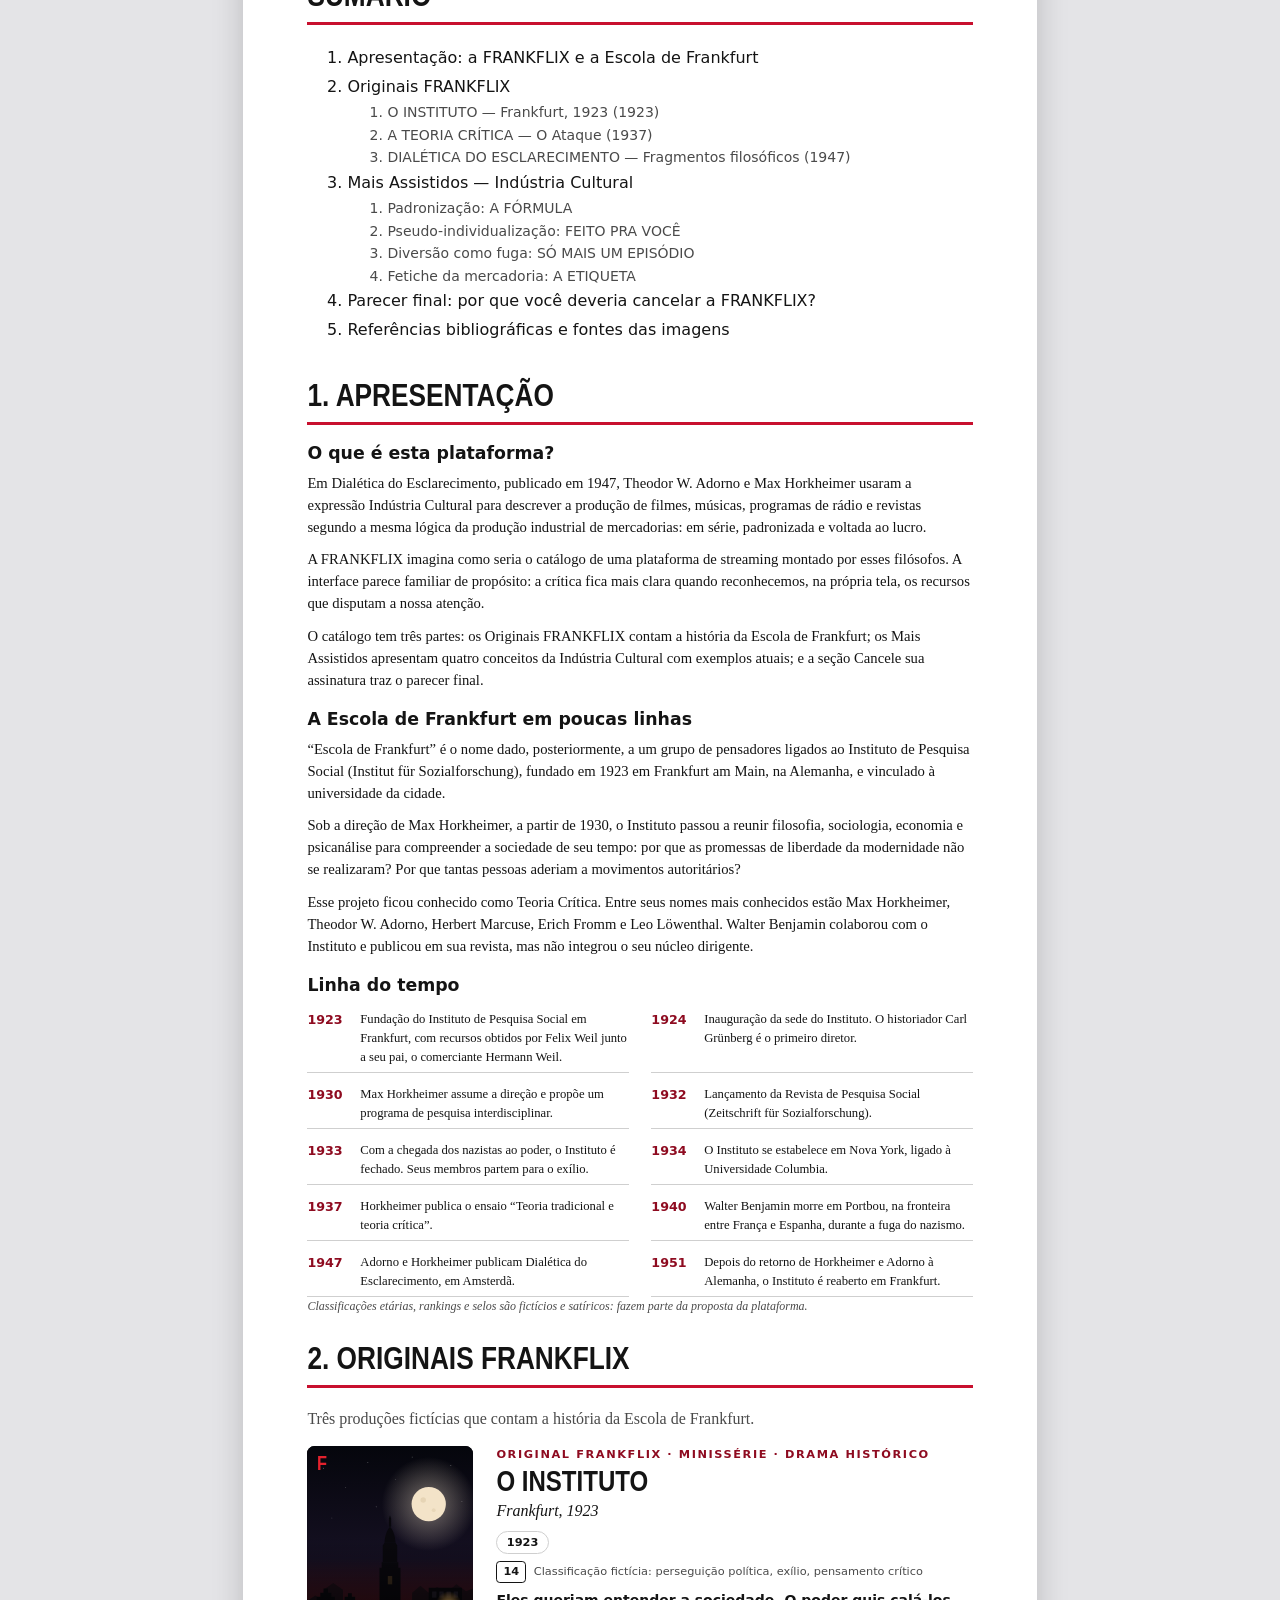
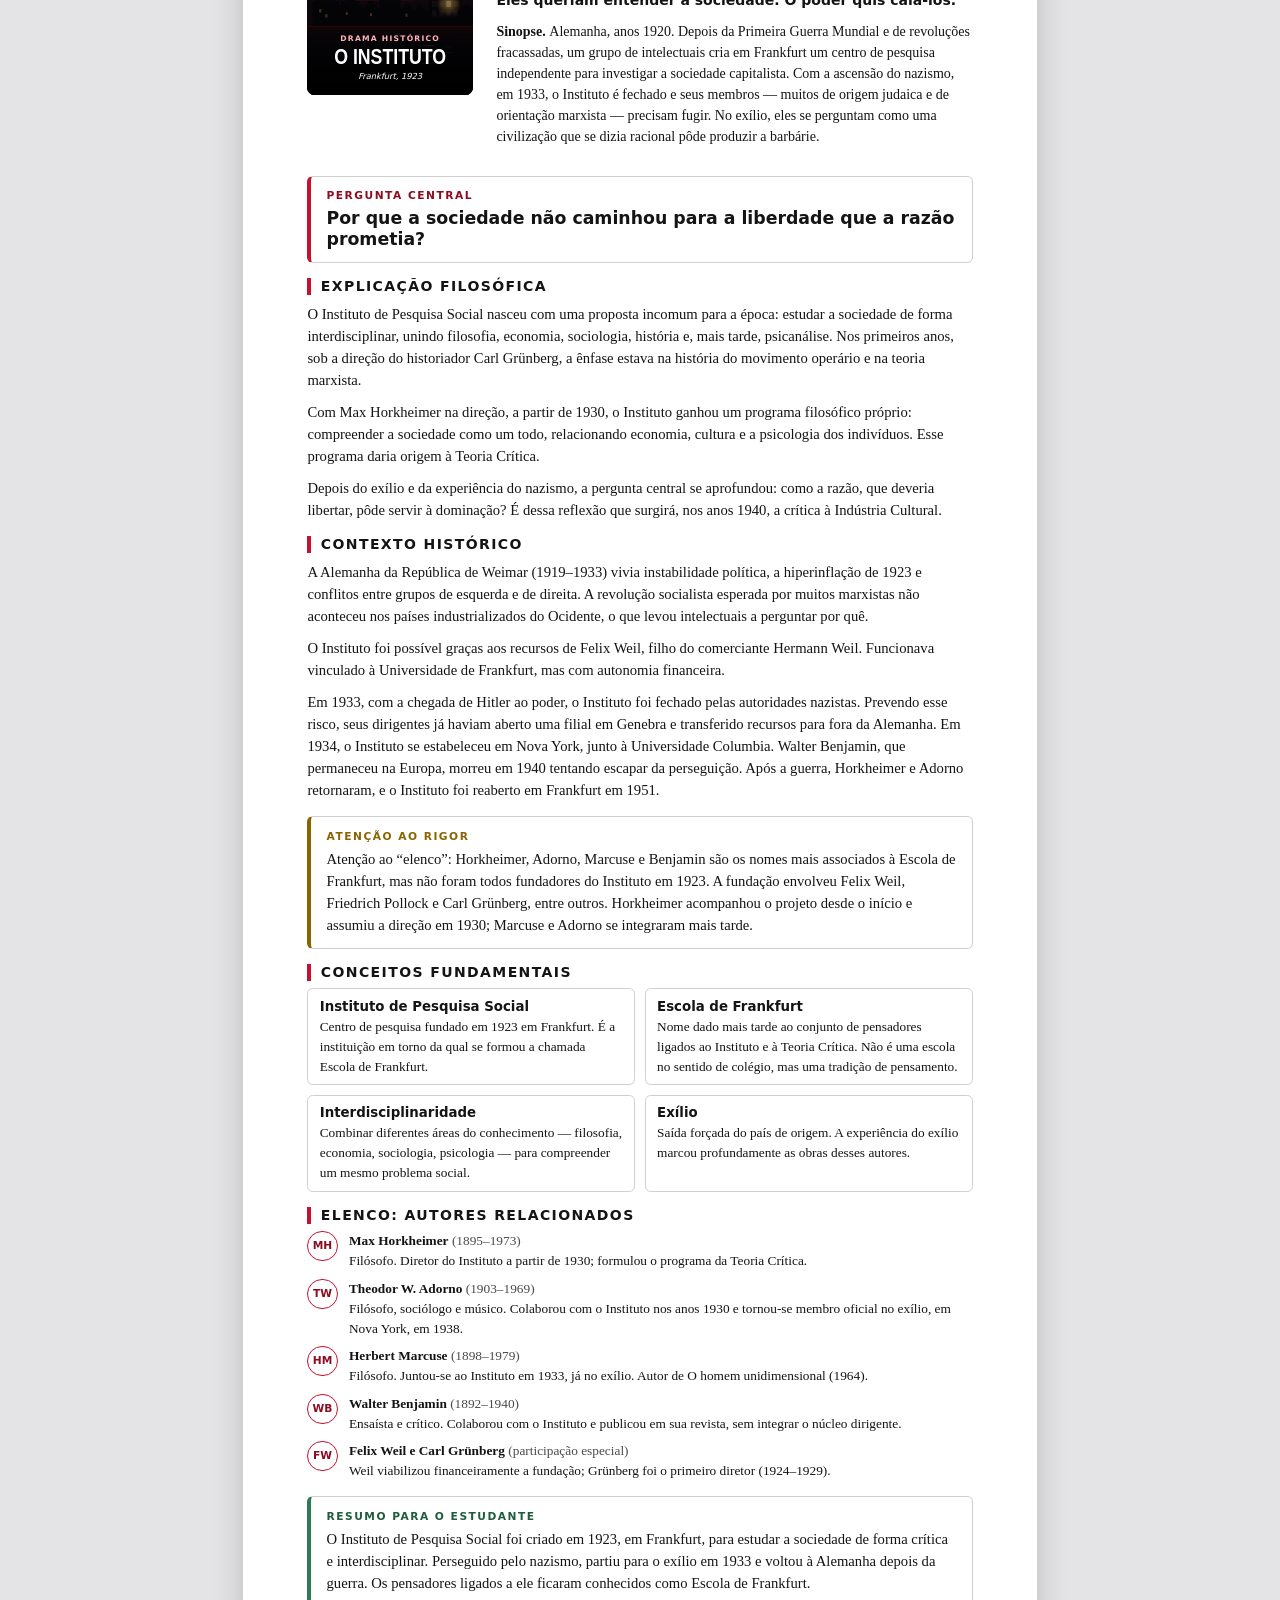
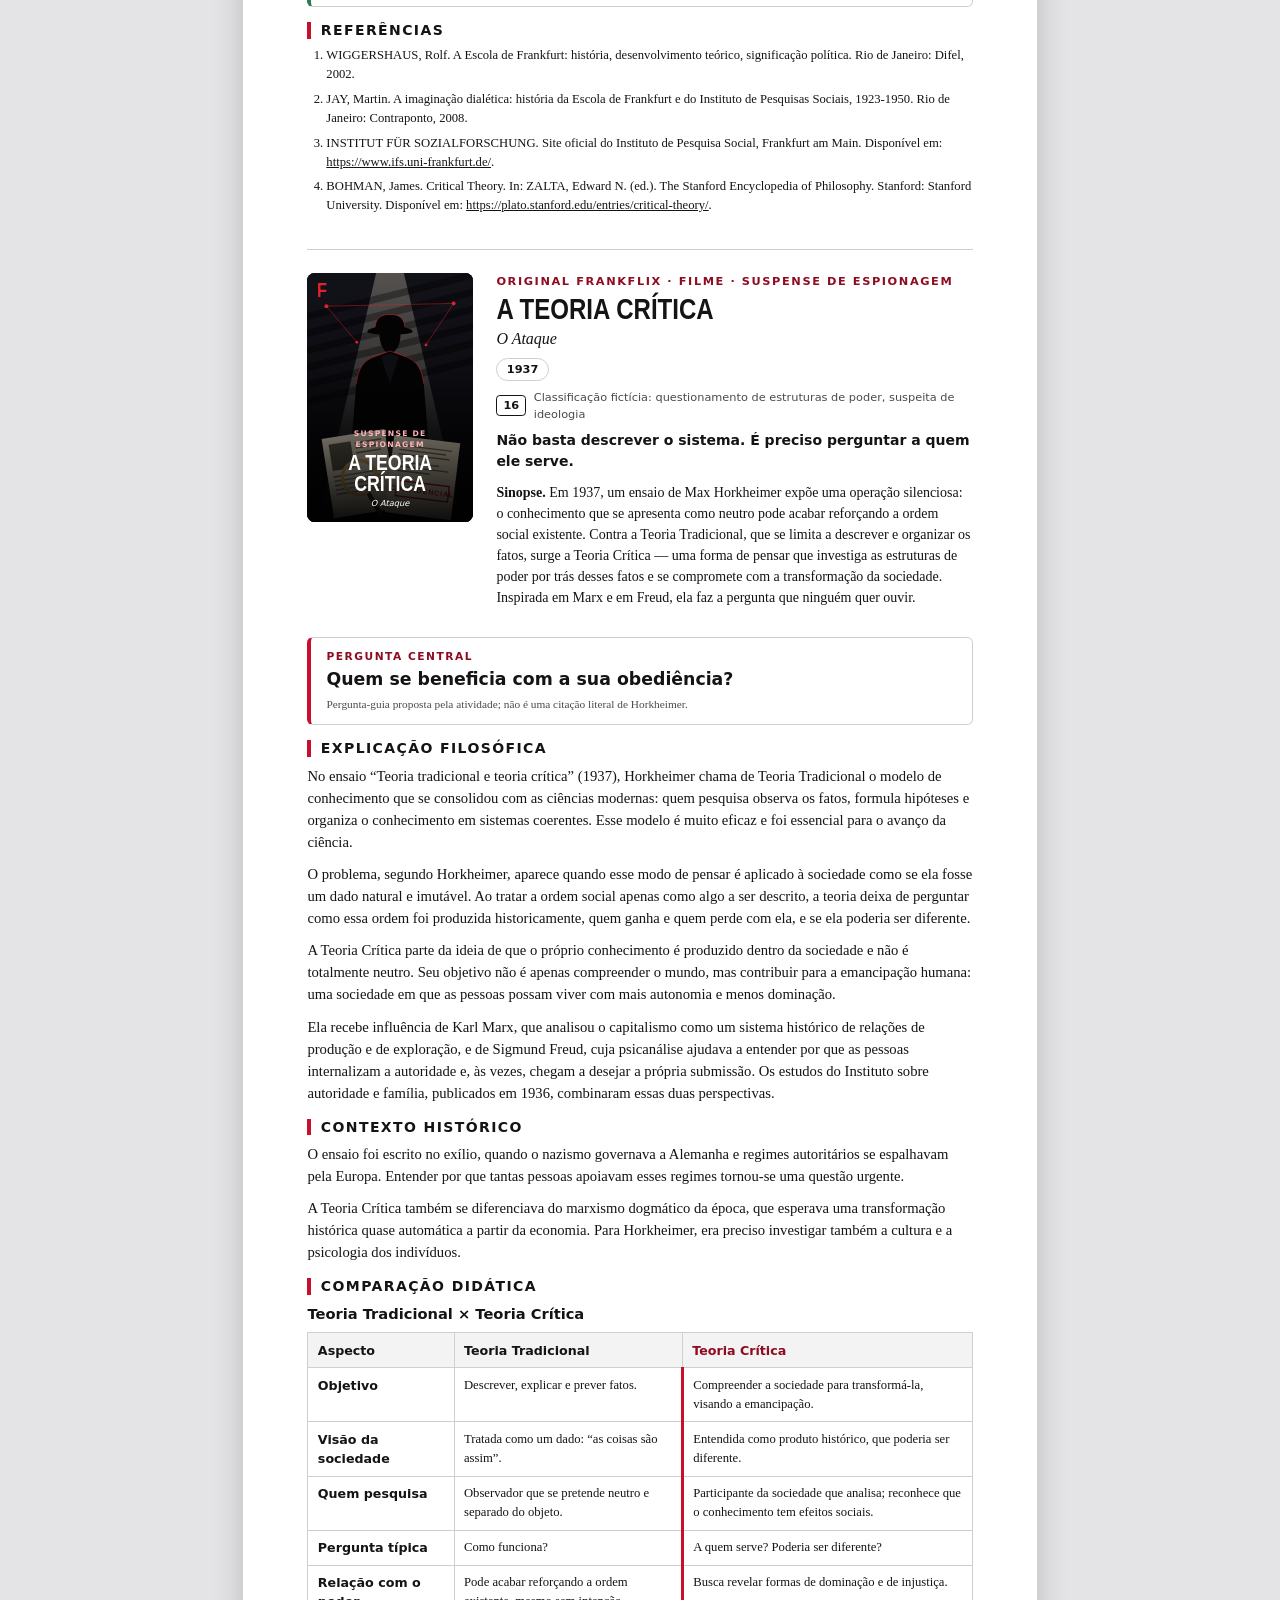
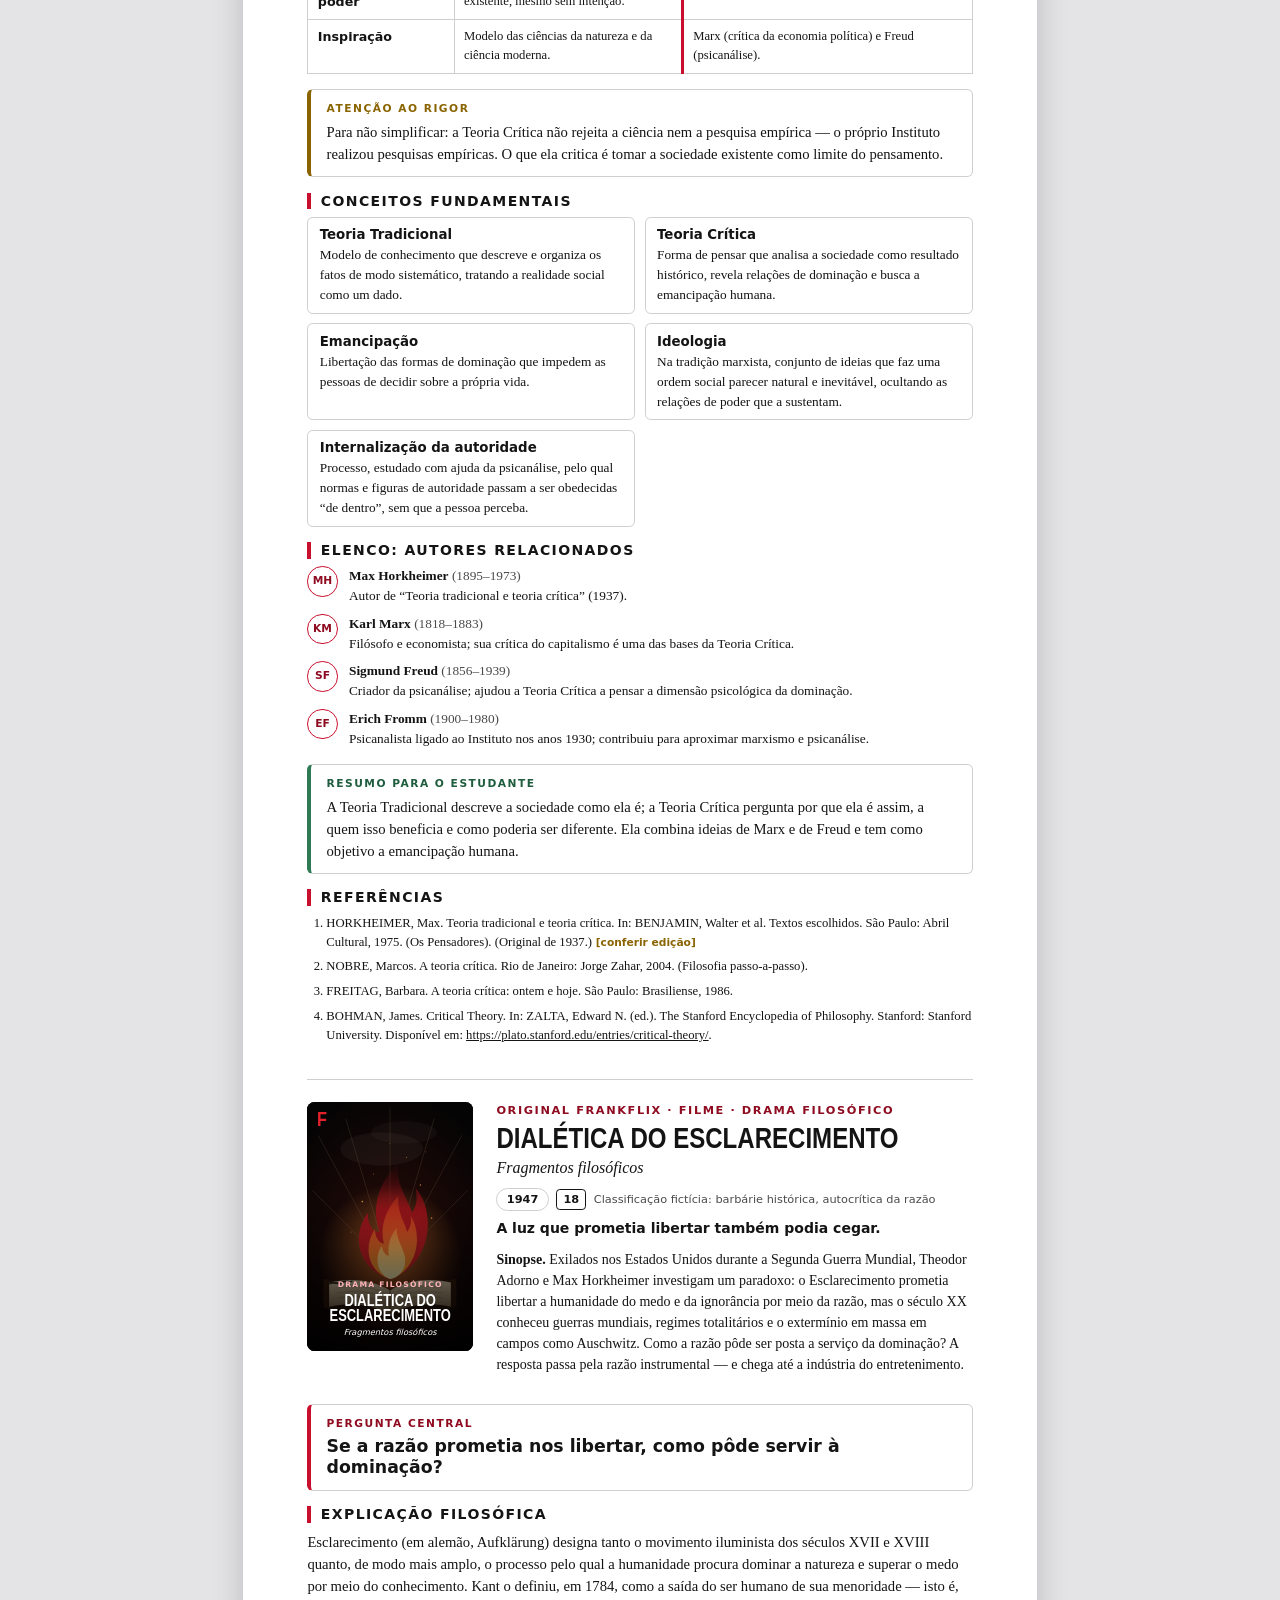
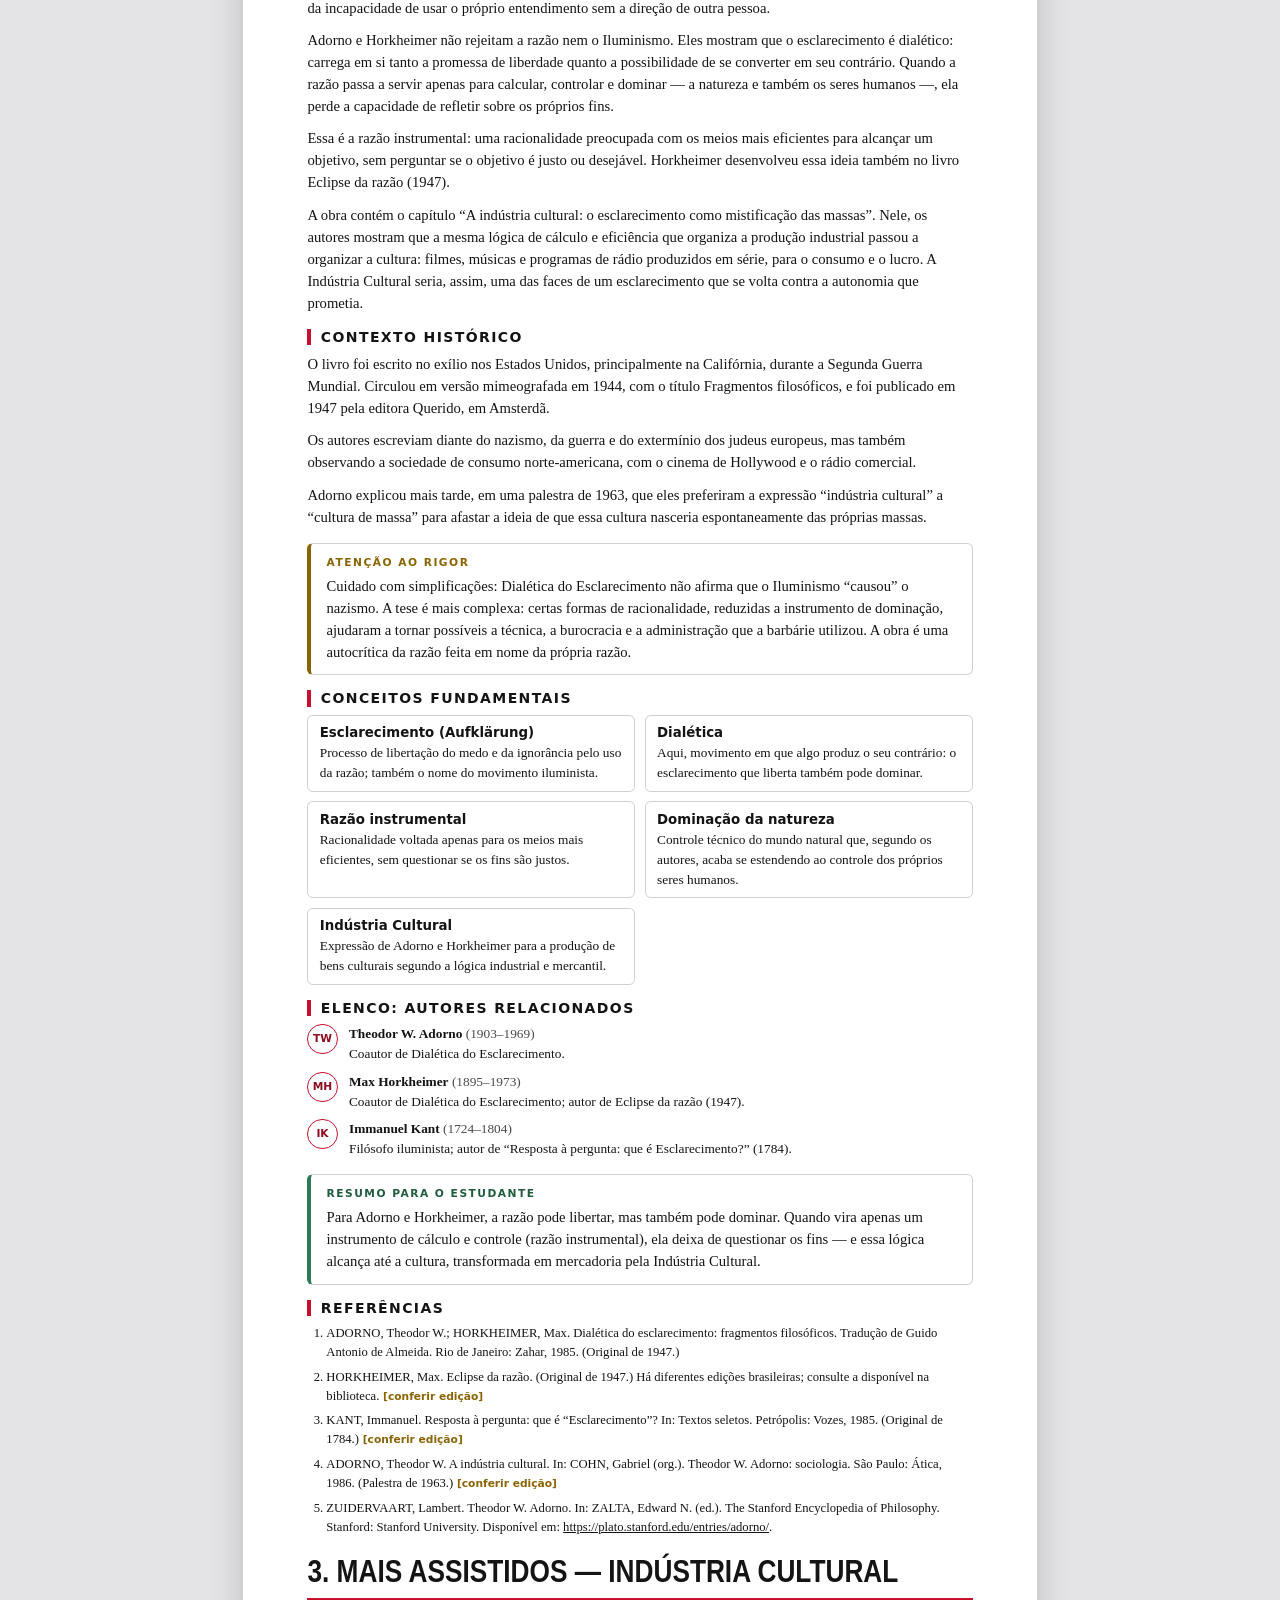
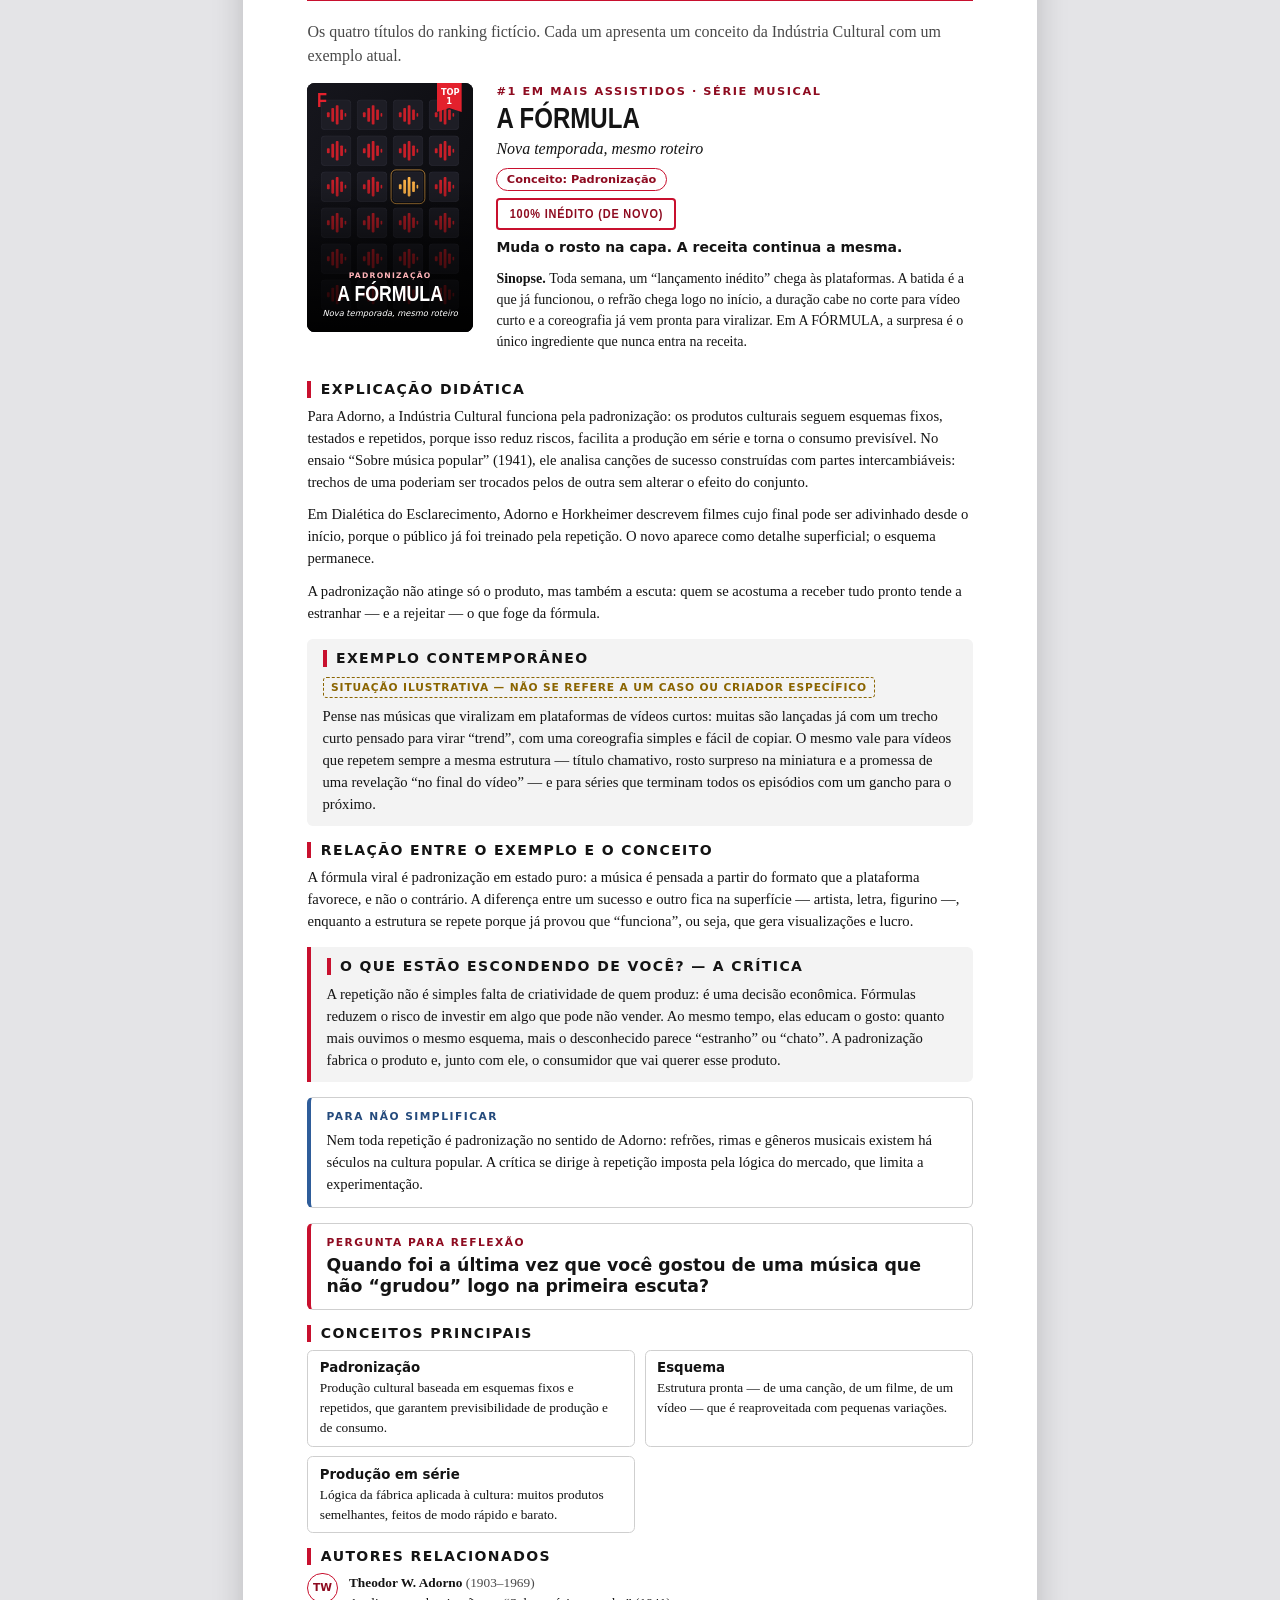
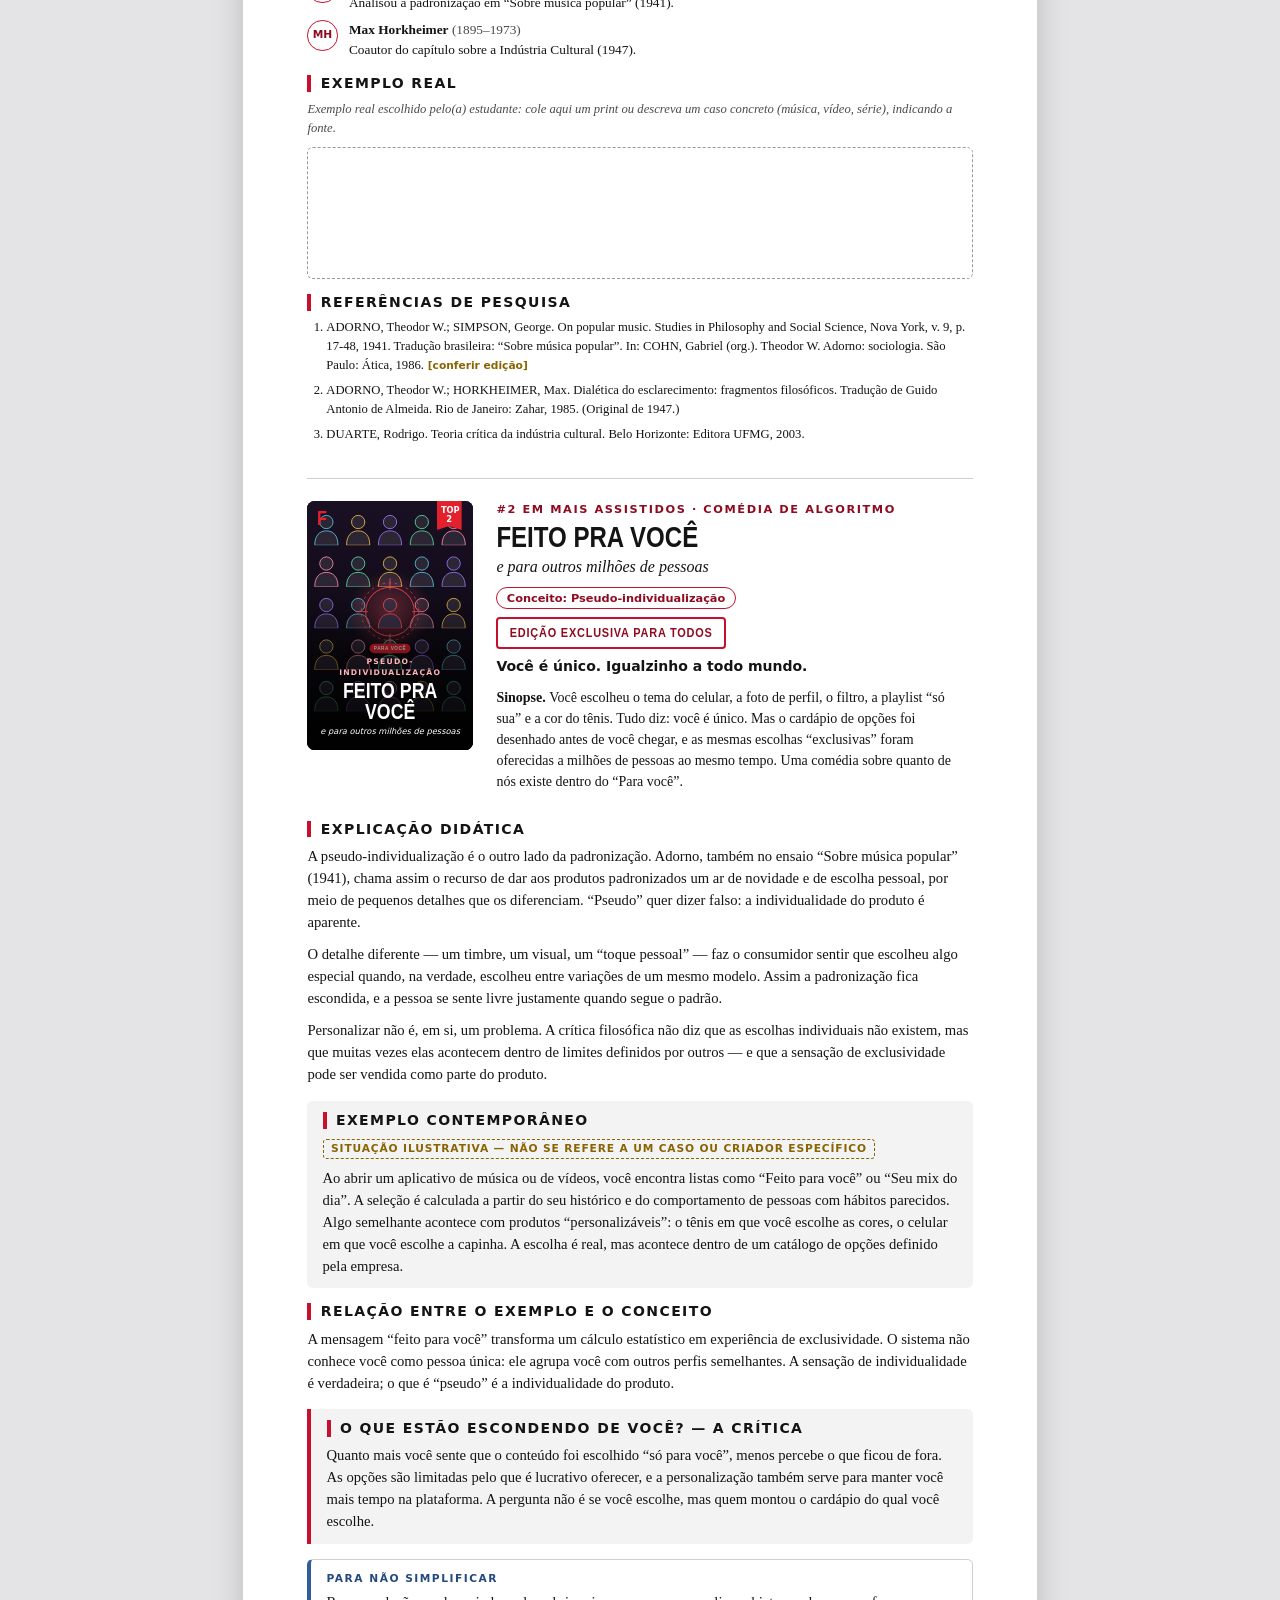
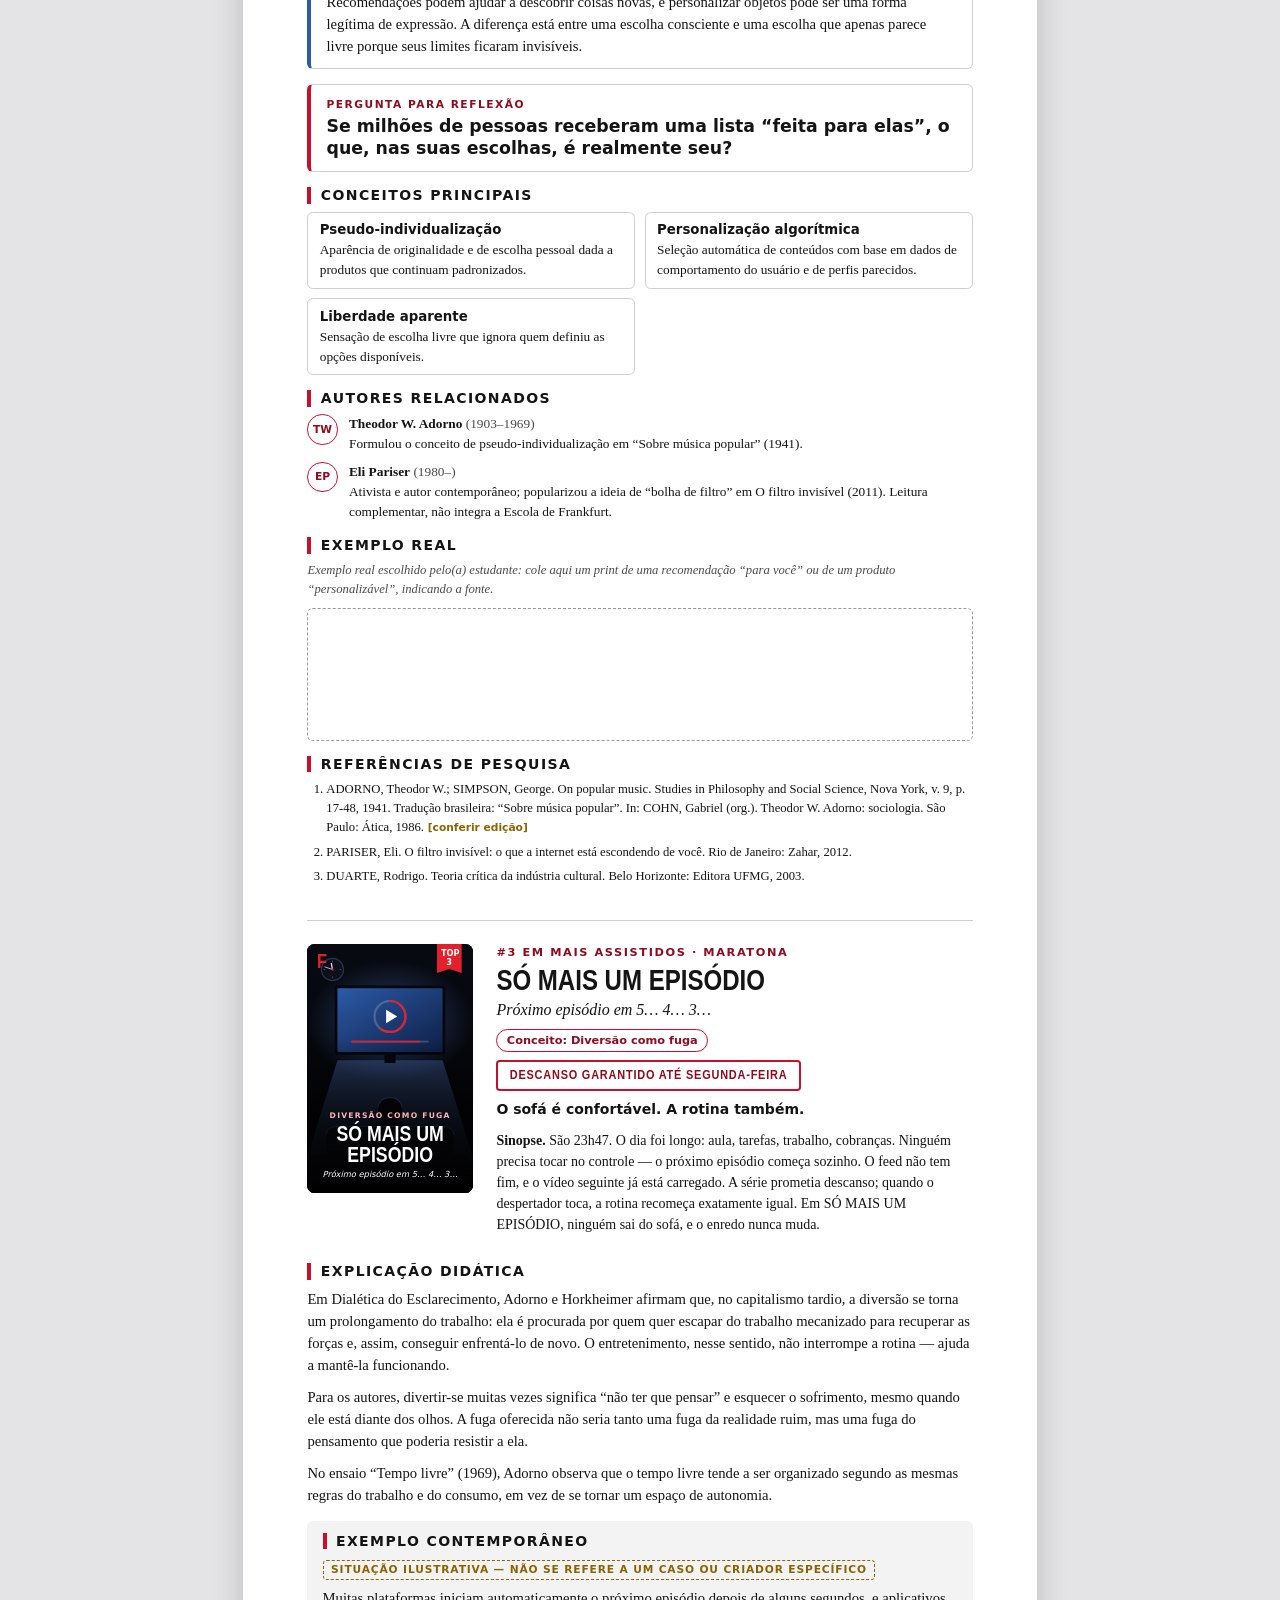
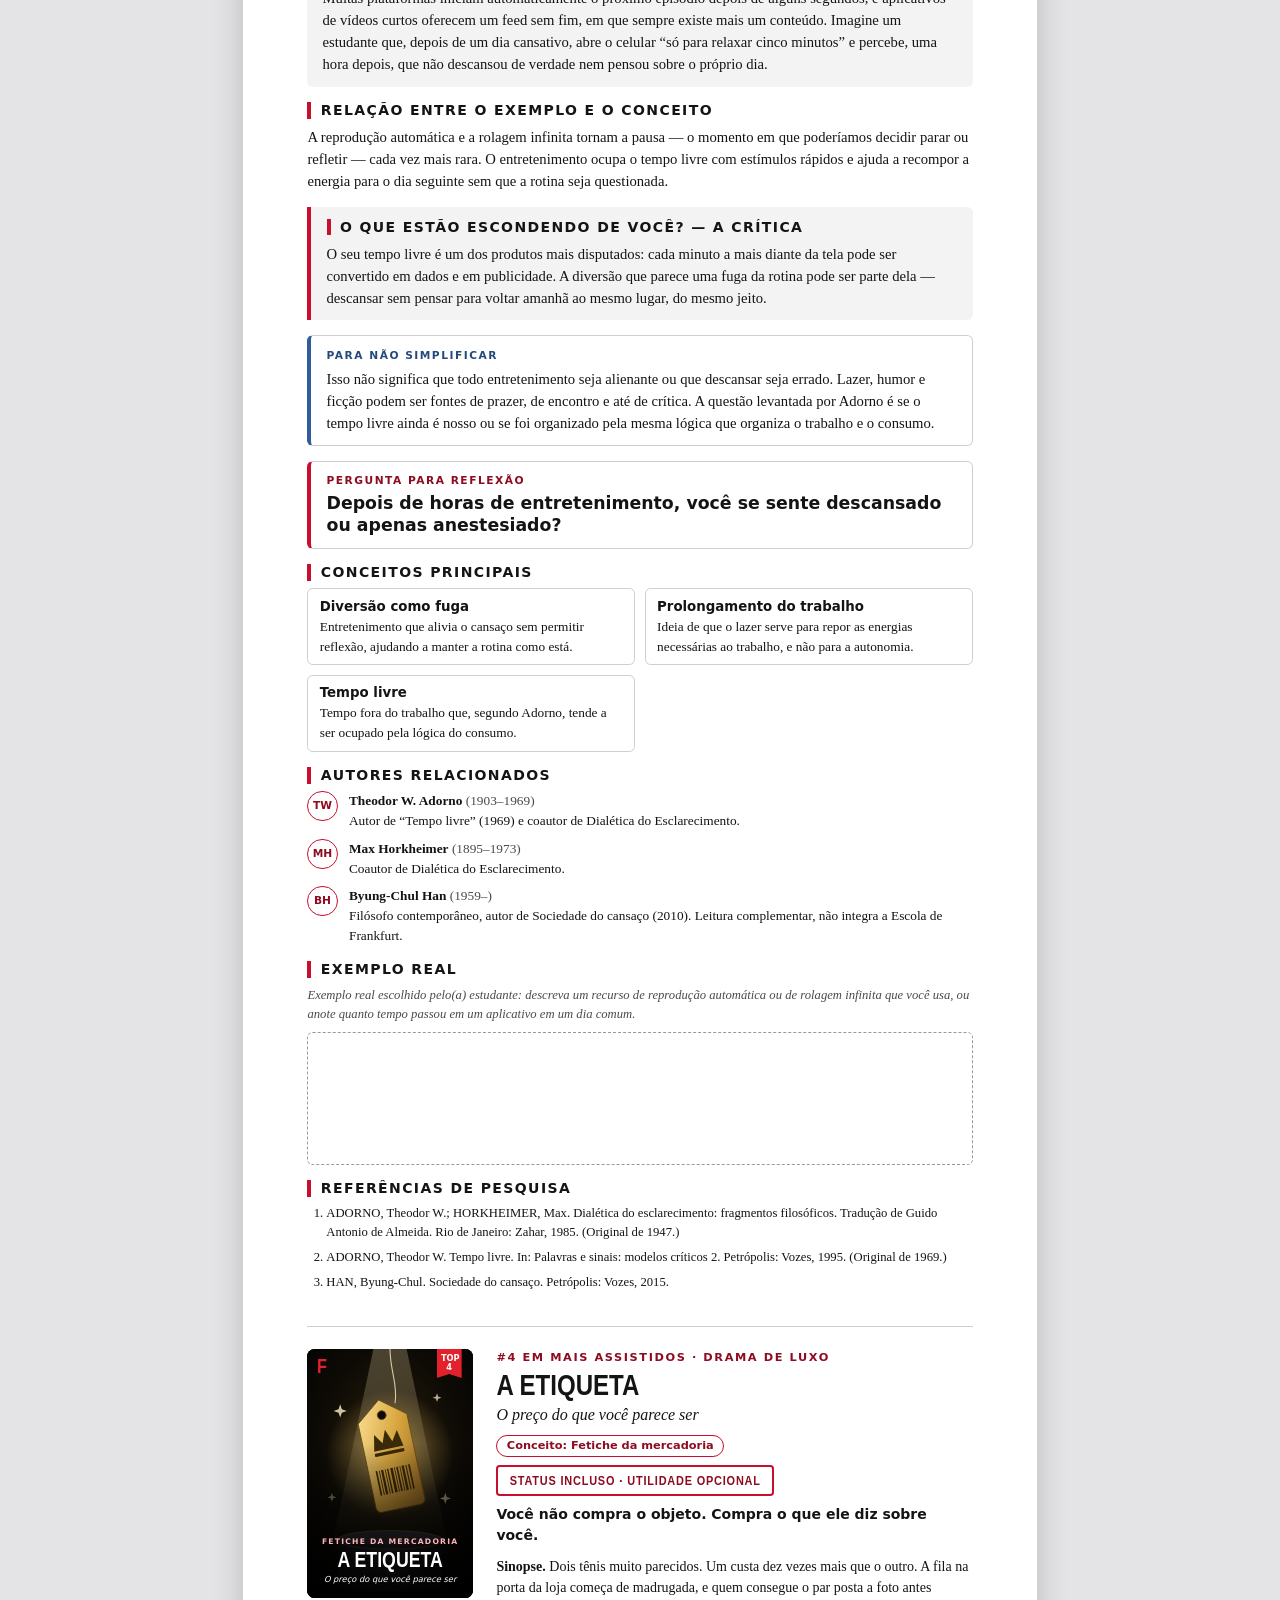
==== commit 3c8fc1cf: "Atualiza parecer final, adiciona créditos e QR code - Parecer final com o texto revisado das três pe" ====
--- a/print.html
+++ b/print.html
@@ -36,7 +36,6 @@
         <fieldset>
           <legend>Opções</legend>
           <label class="check"><input type="checkbox" name="covers" checked> Incluir capas coloridas (desmarque para economizar tinta)</label>
-          <label class="check"><input type="checkbox" name="notice" checked> Exibir aviso de “texto-base” no parecer final (desmarque só depois de revisá-lo)</label>
           <label class="check"><input type="checkbox" name="examples" checked> Incluir quadros para o exemplo real escolhido pelo(a) estudante</label>
         </fieldset>
         <div class="toolbar__actions">
--- a/css/print.css
+++ b/css/print.css
@@ -262,7 +262,6 @@
 .callout--nuance { border-left: 1.2mm solid #2f5d9a; }
 .callout--nuance .callout__title { color: #244a7c; }
 .notice { border: 2px dashed var(--gold); font-family: var(--font-sans); font-weight: 600; font-size: 10pt; margin-bottom: 4mm; }
-.no-notice [data-notice] { display: none; }
 
 .concepts { display: grid; grid-template-columns: 1fr 1fr; gap: 2.5mm; margin: 0; }
 .concepts__item { border: 1px solid var(--line); border-radius: 1.5mm; padding: 2mm 3mm; break-inside: avoid; }
@@ -317,6 +316,7 @@
 .closing__message { font-family: var(--font-display); font-weight: 900; font-stretch: condensed; text-transform: uppercase; font-size: 22pt; line-height: 1.05; margin-bottom: 3mm; }
 .closing__note { font-size: 8.5pt; color: var(--muted); margin: 0; }
 
+.doc-credits { margin-top: 10mm; padding-top: 3mm; border-top: 1px solid var(--line); font-family: var(--font-sans); font-size: 9.5pt; font-weight: 600; text-align: center; }
 .credits { font-size: 9.5pt; padding-left: 5mm; display: grid; gap: 1.5mm; }
 
 /* ---------- Somente impressão ---------- */
